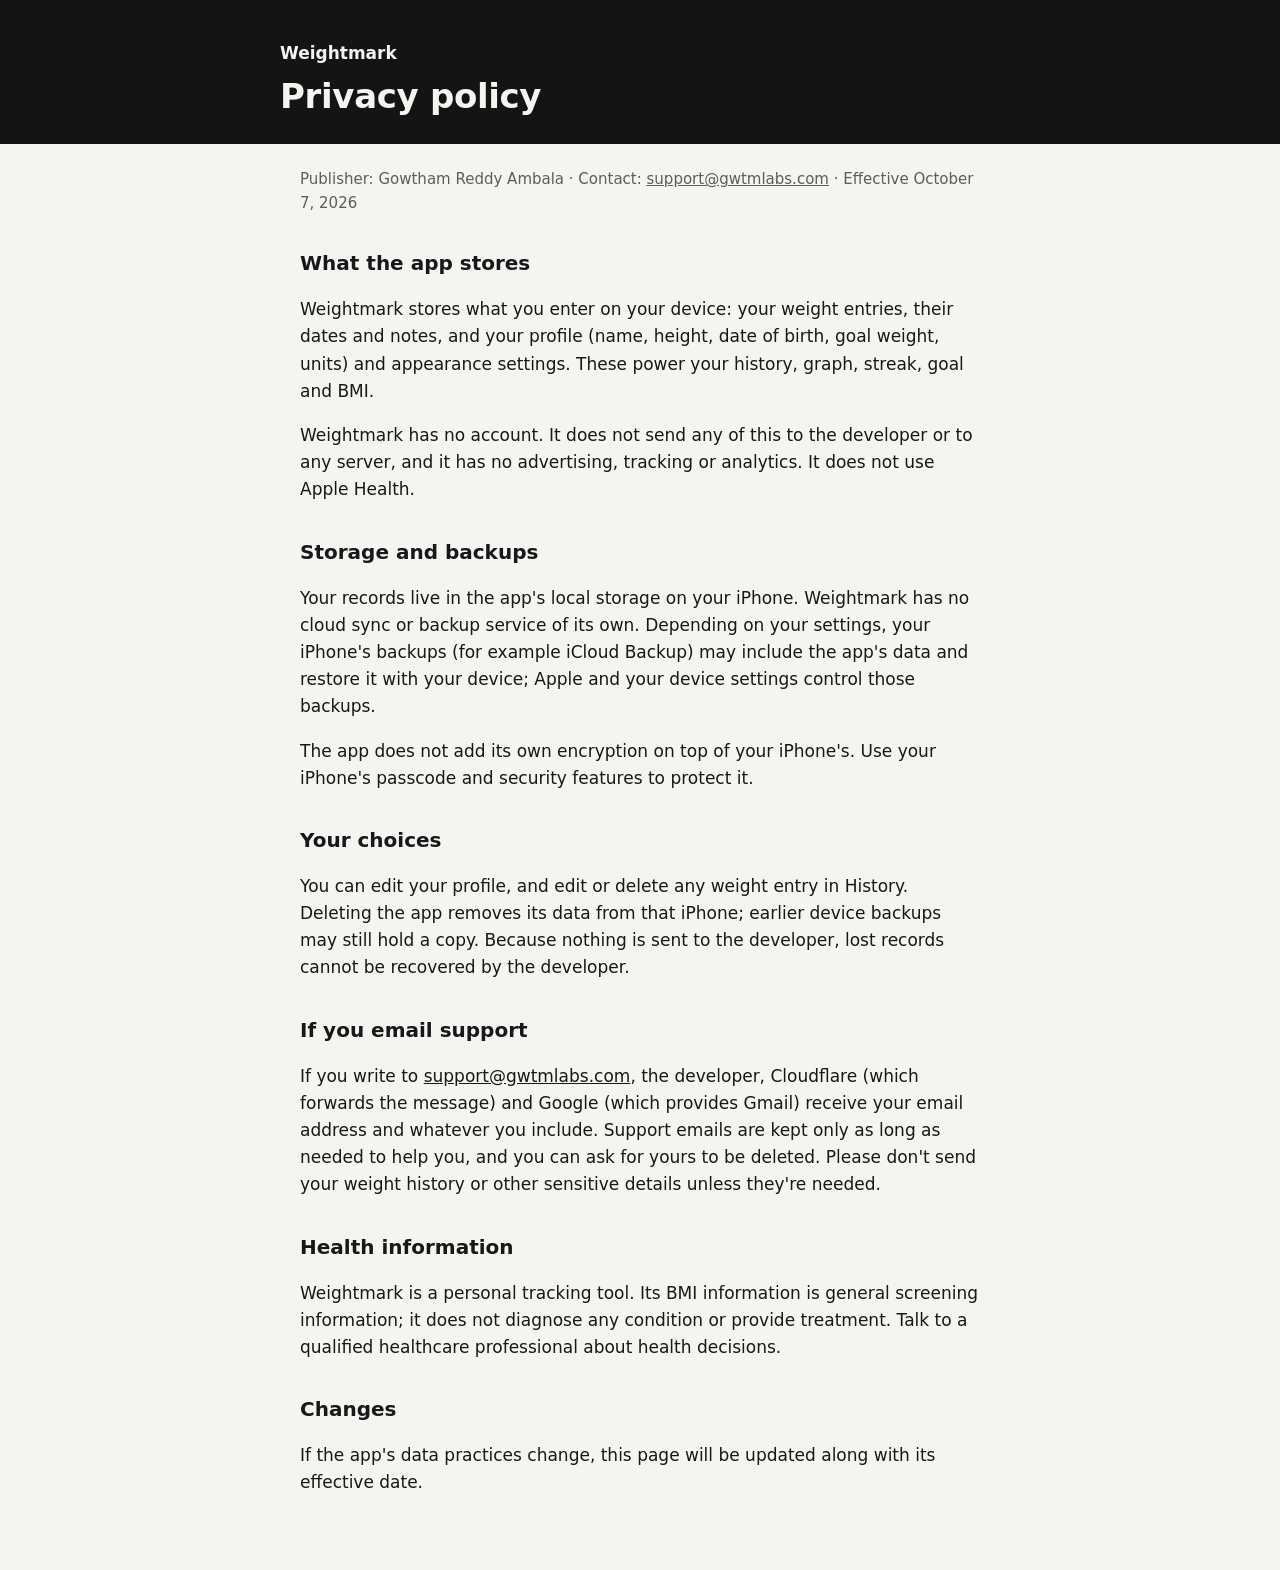
==== privacy/index.html @ 4c3202ac "Contact address is support@gwtmlabs.com" ====
<!doctype html>
<html lang="en">
<head>
<meta charset="utf-8">
<meta name="viewport" content="width=device-width, initial-scale=1">
<title>Privacy policy · Weightmark</title>
<link rel="stylesheet" href="../style.css">
</head>
<body>
<header><div class="wrap"><a href="../">Weightmark</a><h1>Privacy policy</h1></div></header>
<main>
<p class="muted">Publisher: Gowtham Reddy Ambala · Contact: <a href="mailto:support@gwtmlabs.com">support@gwtmlabs.com</a> · Effective October 7, 2026</p>

<h2>What the app stores</h2>
<p>Weightmark stores what you enter on your device: your weight entries, their dates and notes, and your profile (name, height, date of birth, goal weight, units) and appearance settings. These power your history, graph, streak, goal and BMI.</p>
<p>Weightmark has no account. It does not send any of this to the developer or to any server, and it has no advertising, tracking or analytics. It does not use Apple Health.</p>

<h2>Storage and backups</h2>
<p>Your records live in the app's local storage on your iPhone. Weightmark has no cloud sync or backup service of its own. Depending on your settings, your iPhone's backups (for example iCloud Backup) may include the app's data and restore it with your device; Apple and your device settings control those backups.</p>
<p>The app does not add its own encryption on top of your iPhone's. Use your iPhone's passcode and security features to protect it.</p>

<h2>Your choices</h2>
<p>You can edit your profile, and edit or delete any weight entry in History. Deleting the app removes its data from that iPhone; earlier device backups may still hold a copy. Because nothing is sent to the developer, lost records cannot be recovered by the developer.</p>

<h2>If you email support</h2>
<p>If you write to <a href="mailto:support@gwtmlabs.com">support@gwtmlabs.com</a>, the developer, Cloudflare (which forwards the message) and Google (which provides Gmail) receive your email address and whatever you include. Support emails are kept only as long as needed to help you, and you can ask for yours to be deleted. Please don't send your weight history or other sensitive details unless they're needed.</p>

<h2>Health information</h2>
<p>Weightmark is a personal tracking tool. Its BMI information is general screening information; it does not diagnose any condition or provide treatment. Talk to a qualified healthcare professional about health decisions.</p>

<h2>Changes</h2>
<p>If the app's data practices change, this page will be updated along with its effective date.</p>
</main>
</body>
</html>
---- style.css ----
:root { --bg: #f4f4f1; --surface: #ffffff; --text: #18181a; --muted: #5d5d59; --line: rgba(0,0,0,.08); color-scheme: light dark; }
@media (prefers-color-scheme: dark) { :root { --bg: #0f0f10; --surface: #1c1c1e; --text: #f2f2f0; --muted: #a1a1a6; --line: rgba(255,255,255,.08); } }
* { box-sizing: border-box; }
body { margin: 0; background: var(--bg); color: var(--text); font: 17px/1.6 -apple-system, BlinkMacSystemFont, "Segoe UI", system-ui, sans-serif; }
header { background: #141414; color: #f4f4f1; padding: 40px 20px 28px; }
header .wrap, main { max-width: 720px; margin: 0 auto; }
header a { color: inherit; text-decoration: none; font-weight: 700; }
h1 { margin: 10px 0 0; font-size: 34px; line-height: 1.15; letter-spacing: -0.01em; }
main { padding: 8px 20px 56px; }
h2 { margin: 32px 0 6px; font-size: 20px; }
p, li { color: var(--text); }
.muted { color: var(--muted); font-size: 15px; }
a { color: inherit; }
nav { display: flex; gap: 2px; margin-top: 24px; }
nav a { flex: 1; padding: 16px 20px; background: var(--surface); text-decoration: none; font-weight: 700; }
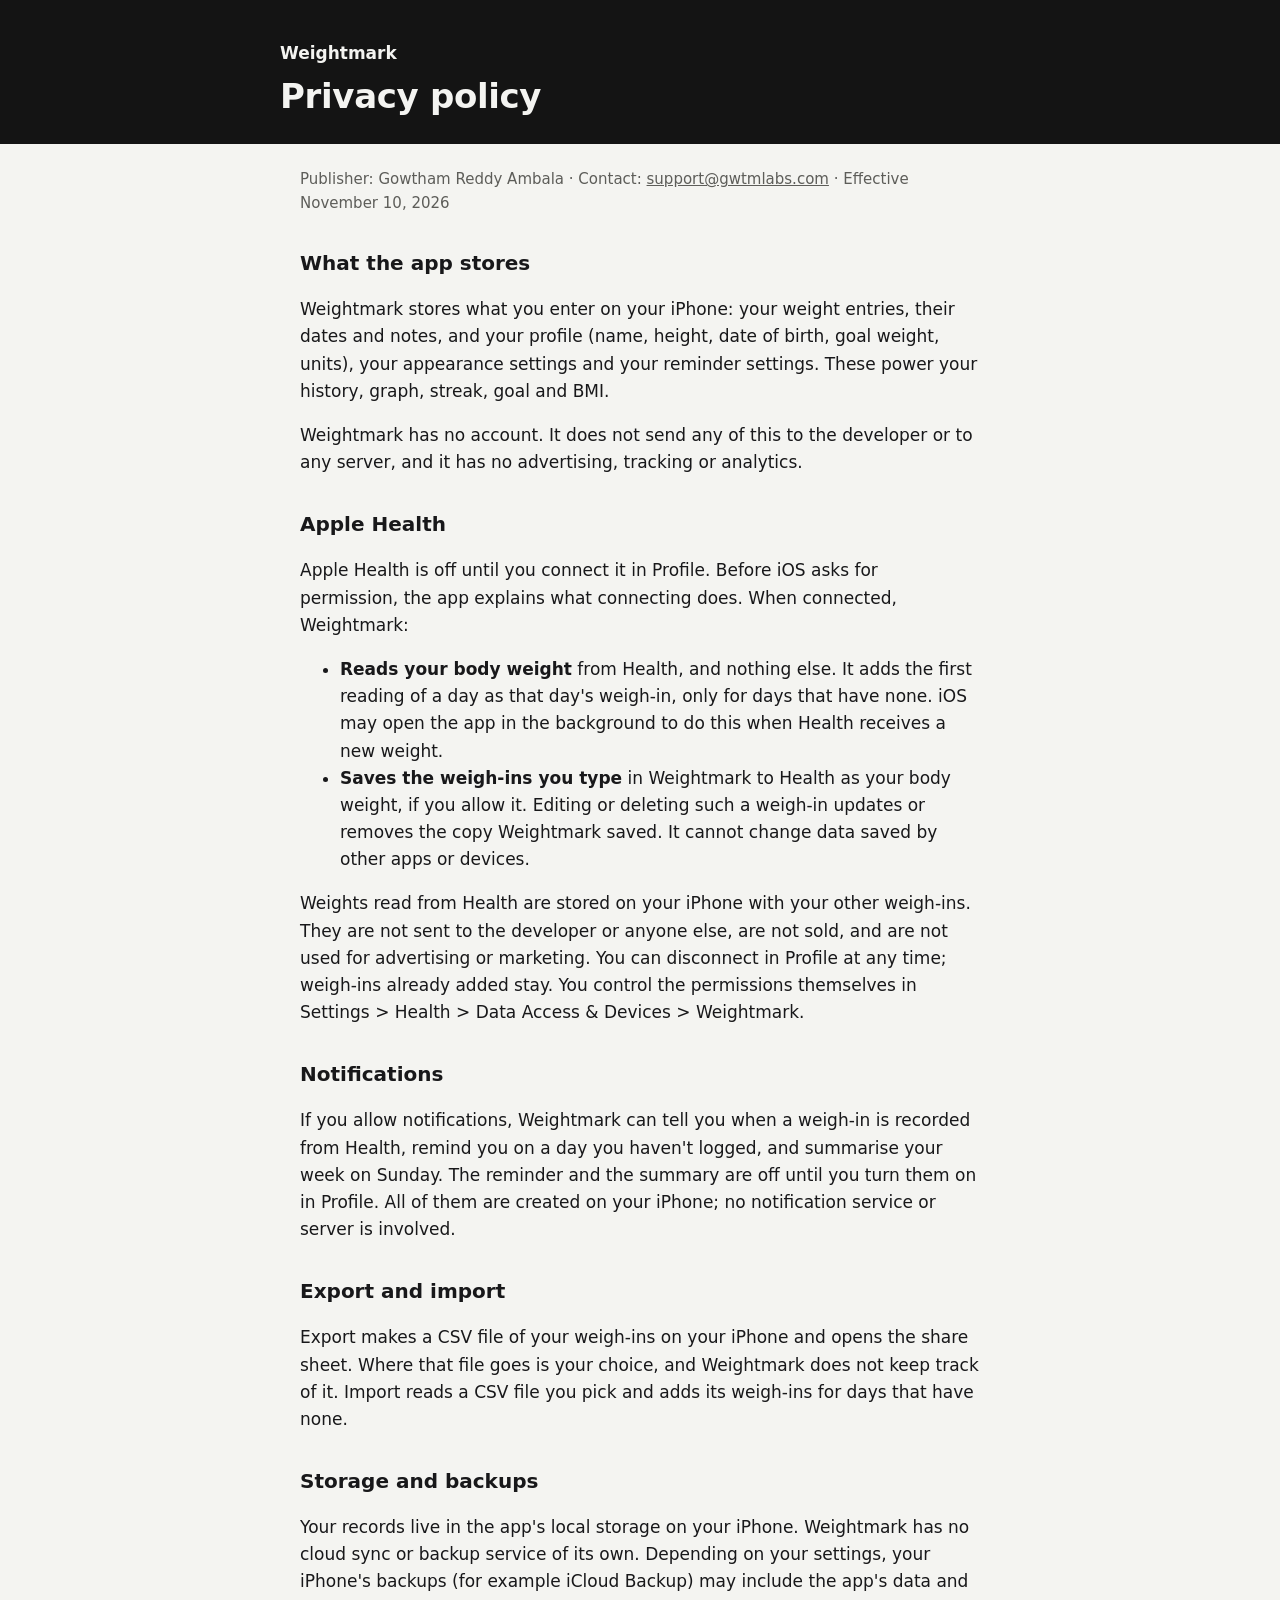
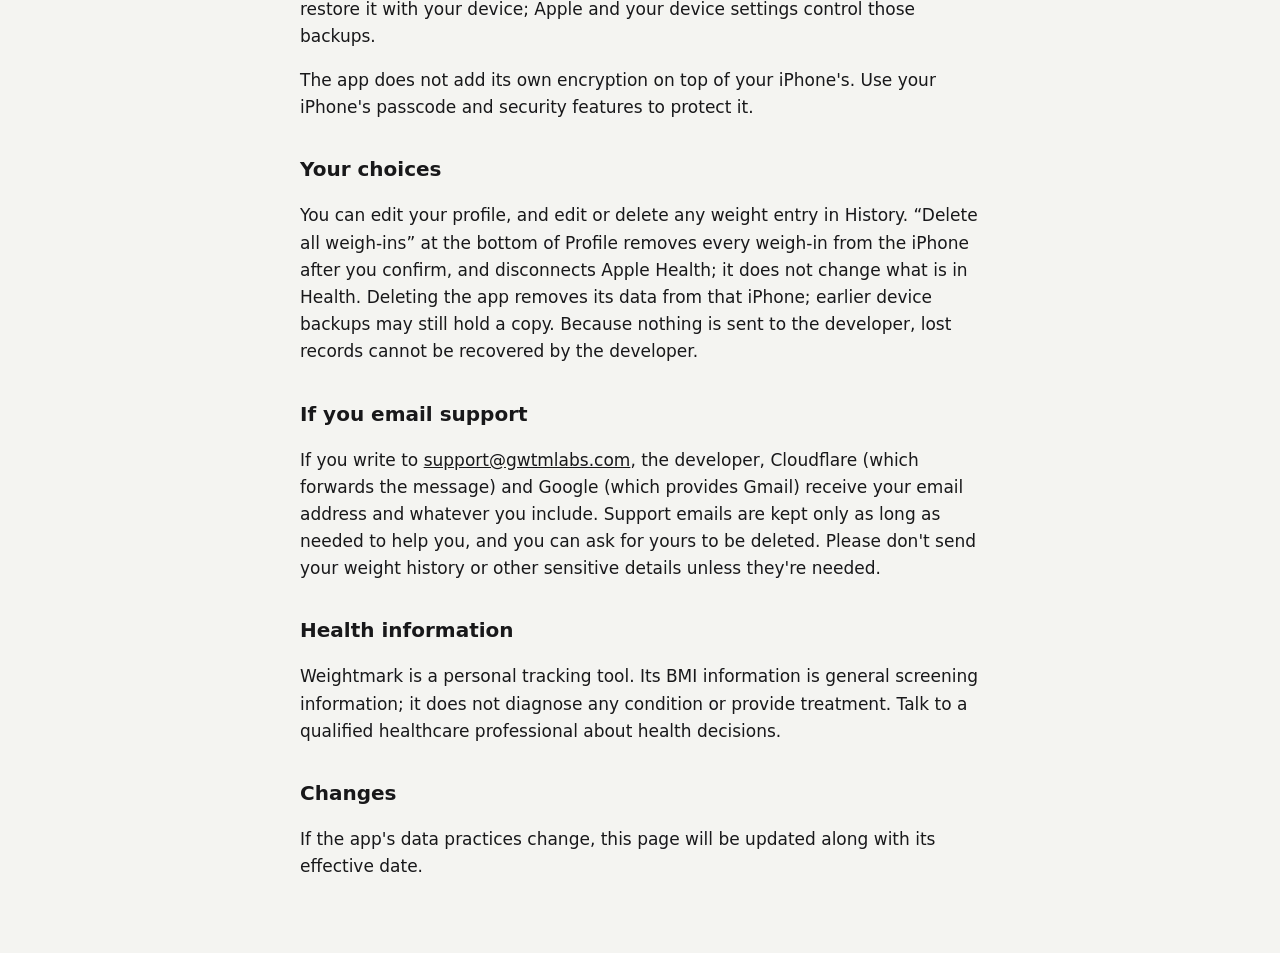
==== commit 8bfa4541: "Privacy policy and support for 1.1: Apple Health, notifications, export and import, delete all" ====
--- a/privacy/index.html
+++ b/privacy/index.html
@@ -9,18 +9,32 @@
 <body>
 <header><div class="wrap"><a href="../">Weightmark</a><h1>Privacy policy</h1></div></header>
 <main>
-<p class="muted">Publisher: Gowtham Reddy Ambala · Contact: <a href="mailto:support@gwtmlabs.com">support@gwtmlabs.com</a> · Effective October 7, 2026</p>
+<p class="muted">Publisher: Gowtham Reddy Ambala · Contact: <a href="mailto:support@gwtmlabs.com">support@gwtmlabs.com</a> · Effective November 10, 2026</p>
 
 <h2>What the app stores</h2>
-<p>Weightmark stores what you enter on your device: your weight entries, their dates and notes, and your profile (name, height, date of birth, goal weight, units) and appearance settings. These power your history, graph, streak, goal and BMI.</p>
-<p>Weightmark has no account. It does not send any of this to the developer or to any server, and it has no advertising, tracking or analytics. It does not use Apple Health.</p>
+<p>Weightmark stores what you enter on your iPhone: your weight entries, their dates and notes, and your profile (name, height, date of birth, goal weight, units), your appearance settings and your reminder settings. These power your history, graph, streak, goal and BMI.</p>
+<p>Weightmark has no account. It does not send any of this to the developer or to any server, and it has no advertising, tracking or analytics.</p>
+
+<h2>Apple Health</h2>
+<p>Apple Health is off until you connect it in Profile. Before iOS asks for permission, the app explains what connecting does. When connected, Weightmark:</p>
+<ul>
+<li><strong>Reads your body weight</strong> from Health, and nothing else. It adds the first reading of a day as that day's weigh-in, only for days that have none. iOS may open the app in the background to do this when Health receives a new weight.</li>
+<li><strong>Saves the weigh-ins you type</strong> in Weightmark to Health as your body weight, if you allow it. Editing or deleting such a weigh-in updates or removes the copy Weightmark saved. It cannot change data saved by other apps or devices.</li>
+</ul>
+<p>Weights read from Health are stored on your iPhone with your other weigh-ins. They are not sent to the developer or anyone else, are not sold, and are not used for advertising or marketing. You can disconnect in Profile at any time; weigh-ins already added stay. You control the permissions themselves in Settings &gt; Health &gt; Data Access &amp; Devices &gt; Weightmark.</p>
+
+<h2>Notifications</h2>
+<p>If you allow notifications, Weightmark can tell you when a weigh-in is recorded from Health, remind you on a day you haven't logged, and summarise your week on Sunday. The reminder and the summary are off until you turn them on in Profile. All of them are created on your iPhone; no notification service or server is involved.</p>
+
+<h2>Export and import</h2>
+<p>Export makes a CSV file of your weigh-ins on your iPhone and opens the share sheet. Where that file goes is your choice, and Weightmark does not keep track of it. Import reads a CSV file you pick and adds its weigh-ins for days that have none.</p>
 
 <h2>Storage and backups</h2>
 <p>Your records live in the app's local storage on your iPhone. Weightmark has no cloud sync or backup service of its own. Depending on your settings, your iPhone's backups (for example iCloud Backup) may include the app's data and restore it with your device; Apple and your device settings control those backups.</p>
 <p>The app does not add its own encryption on top of your iPhone's. Use your iPhone's passcode and security features to protect it.</p>
 
 <h2>Your choices</h2>
-<p>You can edit your profile, and edit or delete any weight entry in History. Deleting the app removes its data from that iPhone; earlier device backups may still hold a copy. Because nothing is sent to the developer, lost records cannot be recovered by the developer.</p>
+<p>You can edit your profile, and edit or delete any weight entry in History. “Delete all weigh-ins” at the bottom of Profile removes every weigh-in from the iPhone after you confirm, and disconnects Apple Health; it does not change what is in Health. Deleting the app removes its data from that iPhone; earlier device backups may still hold a copy. Because nothing is sent to the developer, lost records cannot be recovered by the developer.</p>
 
 <h2>If you email support</h2>
 <p>If you write to <a href="mailto:support@gwtmlabs.com">support@gwtmlabs.com</a>, the developer, Cloudflare (which forwards the message) and Google (which provides Gmail) receive your email address and whatever you include. Support emails are kept only as long as needed to help you, and you can ask for yours to be deleted. Please don't send your weight history or other sensitive details unless they're needed.</p>
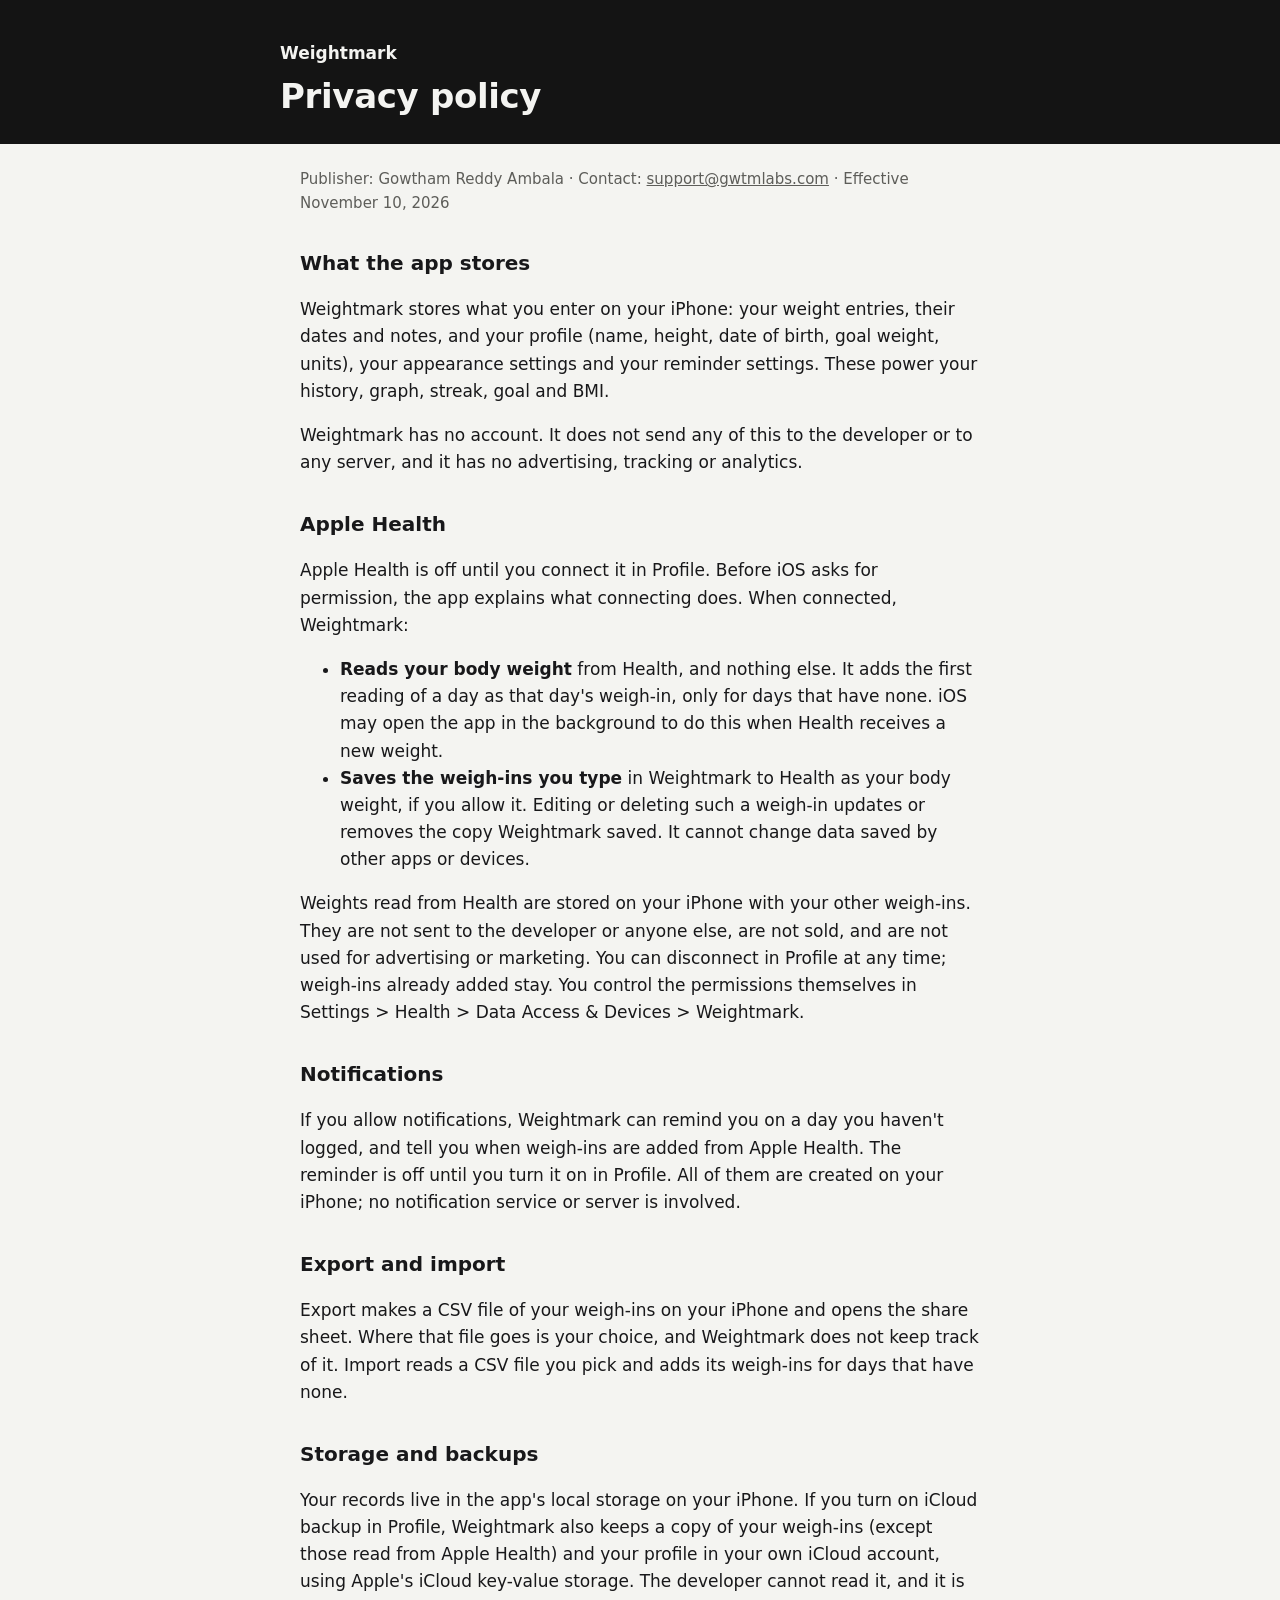
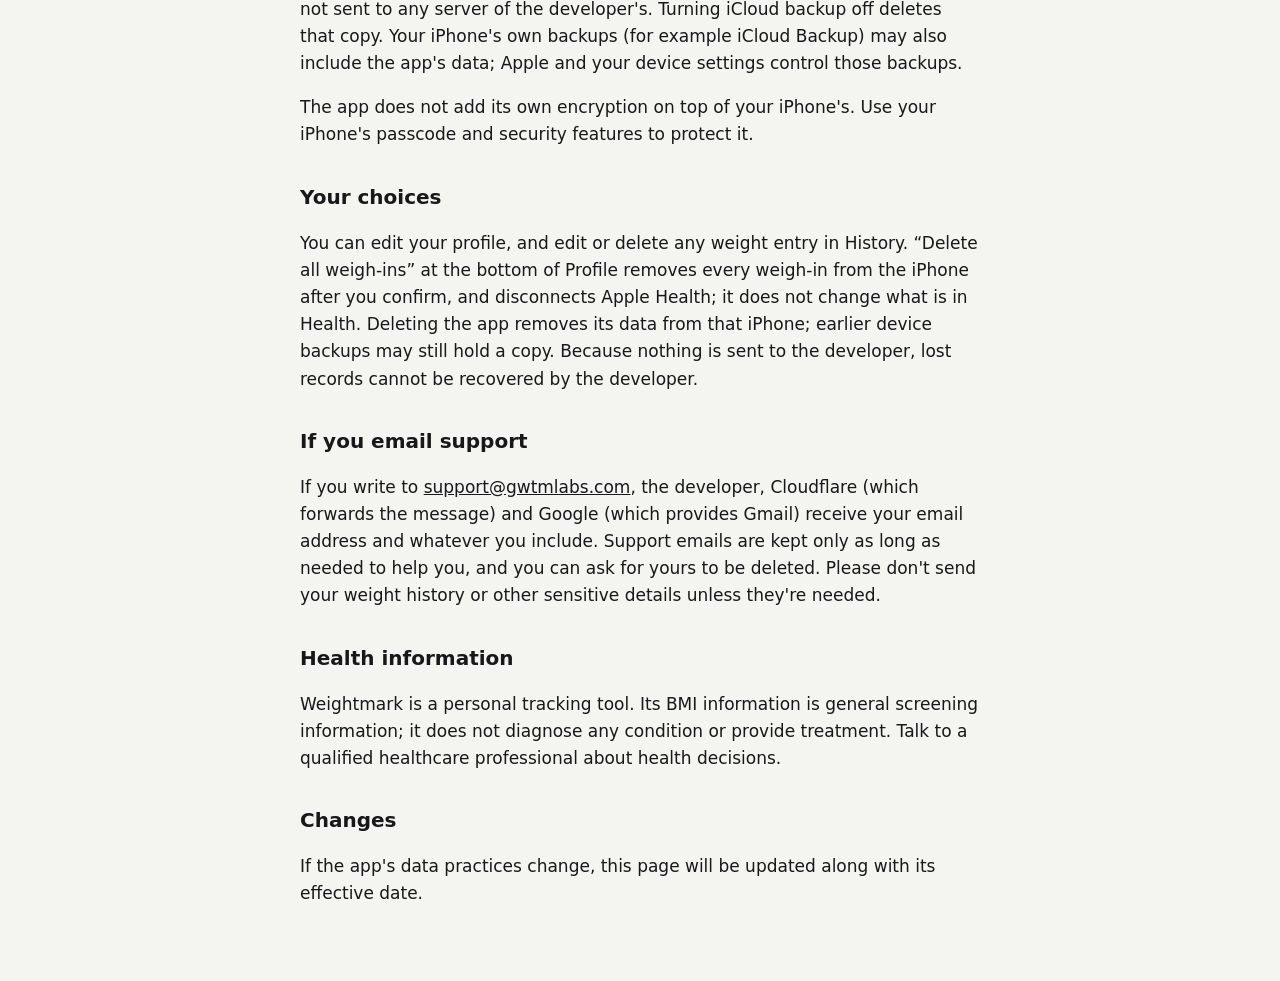
==== commit 24c74234: "Privacy and support: drop the Sunday summary; Health notice" ====
--- a/privacy/index.html
+++ b/privacy/index.html
@@ -24,13 +24,13 @@
 <p>Weights read from Health are stored on your iPhone with your other weigh-ins. They are not sent to the developer or anyone else, are not sold, and are not used for advertising or marketing. You can disconnect in Profile at any time; weigh-ins already added stay. You control the permissions themselves in Settings &gt; Health &gt; Data Access &amp; Devices &gt; Weightmark.</p>
 
 <h2>Notifications</h2>
-<p>If you allow notifications, Weightmark can tell you when a weigh-in is recorded from Health, remind you on a day you haven't logged, and summarise your week on Sunday. The reminder and the summary are off until you turn them on in Profile. All of them are created on your iPhone; no notification service or server is involved.</p>
+<p>If you allow notifications, Weightmark can remind you on a day you haven't logged, and tell you when weigh-ins are added from Apple Health. The reminder is off until you turn it on in Profile. All of them are created on your iPhone; no notification service or server is involved.</p>
 
 <h2>Export and import</h2>
 <p>Export makes a CSV file of your weigh-ins on your iPhone and opens the share sheet. Where that file goes is your choice, and Weightmark does not keep track of it. Import reads a CSV file you pick and adds its weigh-ins for days that have none.</p>
 
 <h2>Storage and backups</h2>
-<p>Your records live in the app's local storage on your iPhone. Weightmark has no cloud sync or backup service of its own. Depending on your settings, your iPhone's backups (for example iCloud Backup) may include the app's data and restore it with your device; Apple and your device settings control those backups.</p>
+<p>Your records live in the app's local storage on your iPhone. If you turn on iCloud backup in Profile, Weightmark also keeps a copy of your weigh-ins (except those read from Apple Health) and your profile in your own iCloud account, using Apple's iCloud key-value storage. The developer cannot read it, and it is not sent to any server of the developer's. Turning iCloud backup off deletes that copy. Your iPhone's own backups (for example iCloud Backup) may also include the app's data; Apple and your device settings control those backups.</p>
 <p>The app does not add its own encryption on top of your iPhone's. Use your iPhone's passcode and security features to protect it.</p>
 
 <h2>Your choices</h2>
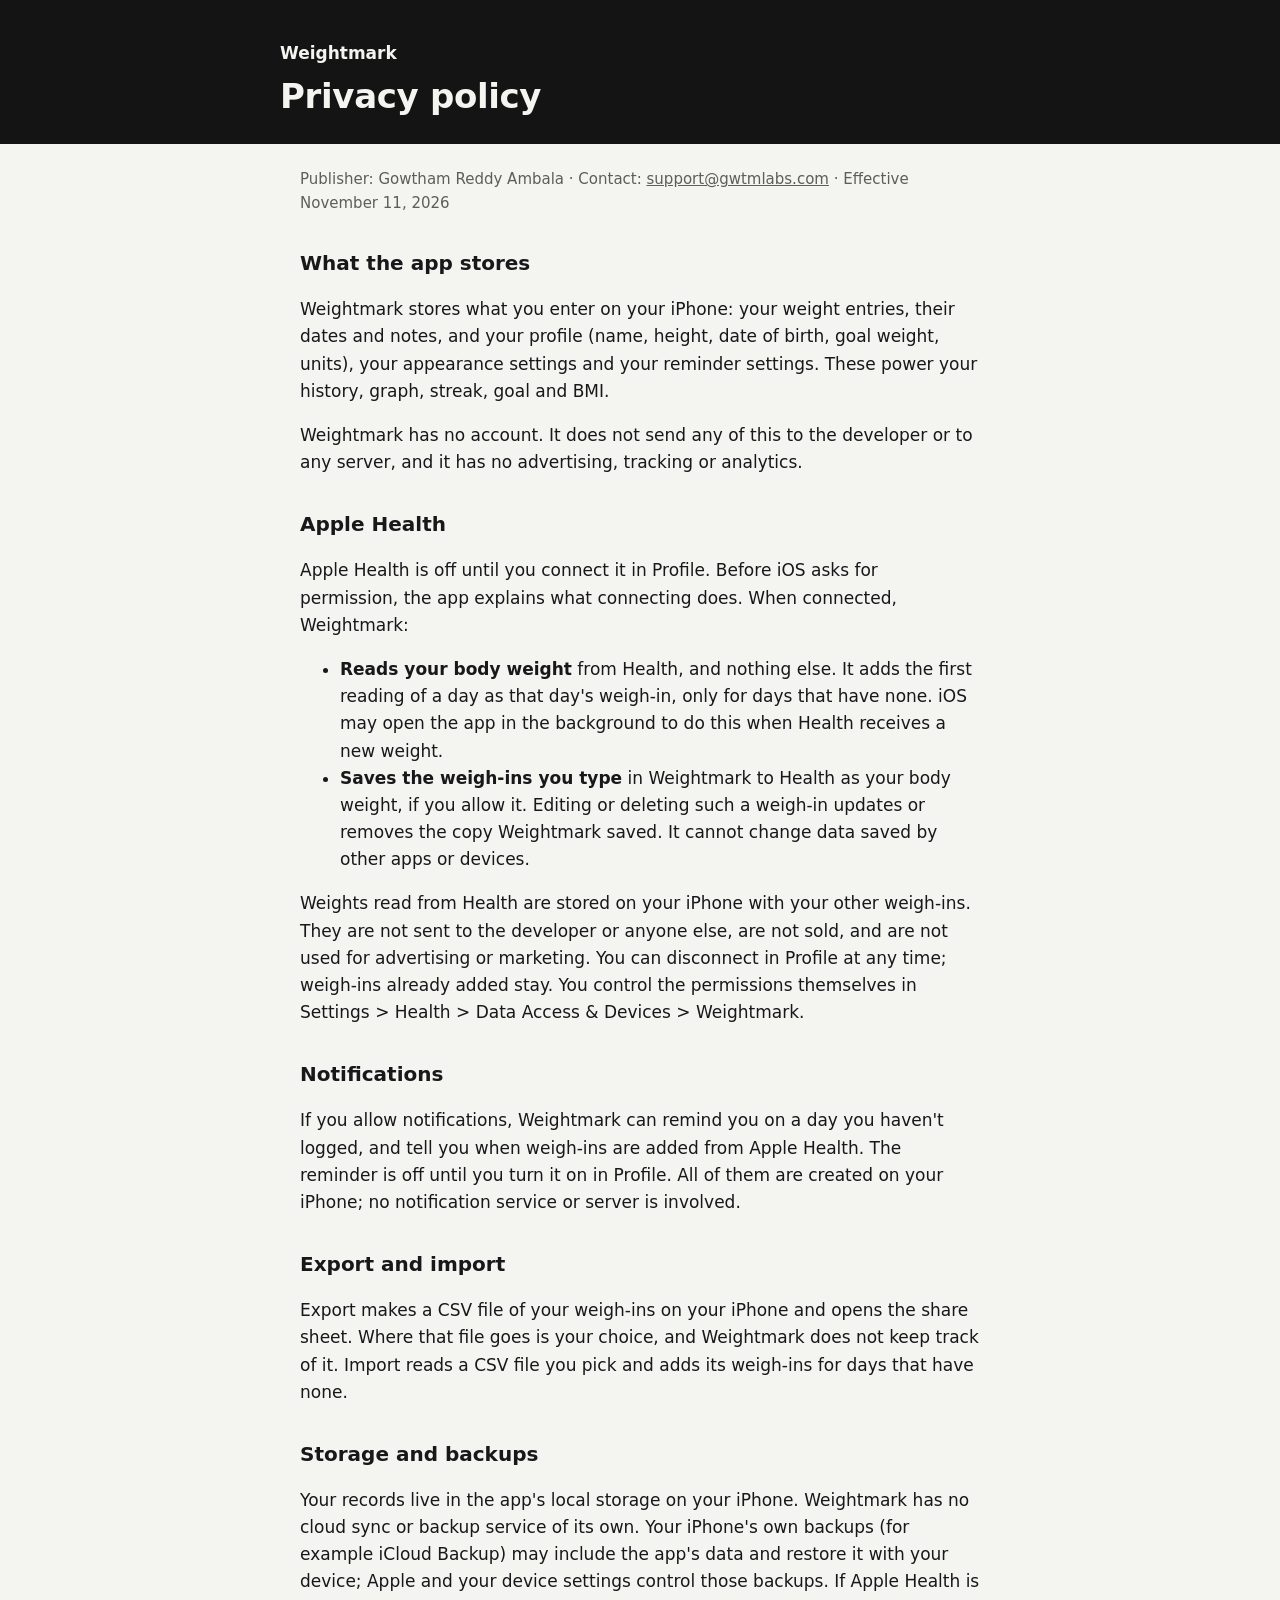
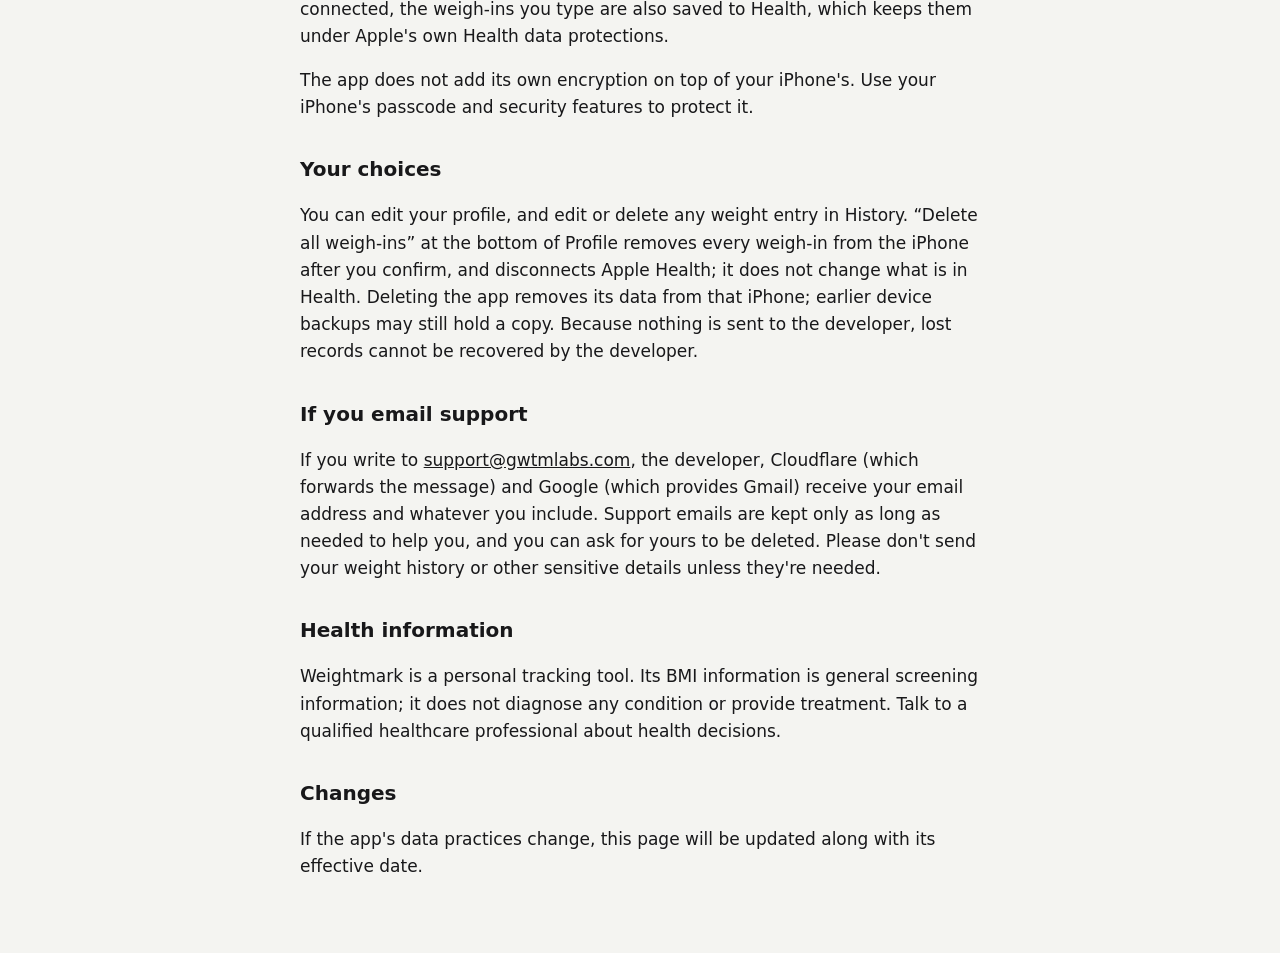
==== commit 9451da62: "Privacy: no iCloud backup; backups are the iPhone's own and Apple Health" ====
--- a/privacy/index.html
+++ b/privacy/index.html
@@ -9,7 +9,7 @@
 <body>
 <header><div class="wrap"><a href="../">Weightmark</a><h1>Privacy policy</h1></div></header>
 <main>
-<p class="muted">Publisher: Gowtham Reddy Ambala · Contact: <a href="mailto:support@gwtmlabs.com">support@gwtmlabs.com</a> · Effective November 10, 2026</p>
+<p class="muted">Publisher: Gowtham Reddy Ambala · Contact: <a href="mailto:support@gwtmlabs.com">support@gwtmlabs.com</a> · Effective November 11, 2026</p>
 
 <h2>What the app stores</h2>
 <p>Weightmark stores what you enter on your iPhone: your weight entries, their dates and notes, and your profile (name, height, date of birth, goal weight, units), your appearance settings and your reminder settings. These power your history, graph, streak, goal and BMI.</p>
@@ -30,7 +30,7 @@
 <p>Export makes a CSV file of your weigh-ins on your iPhone and opens the share sheet. Where that file goes is your choice, and Weightmark does not keep track of it. Import reads a CSV file you pick and adds its weigh-ins for days that have none.</p>
 
 <h2>Storage and backups</h2>
-<p>Your records live in the app's local storage on your iPhone. If you turn on iCloud backup in Profile, Weightmark also keeps a copy of your weigh-ins (except those read from Apple Health) and your profile in your own iCloud account, using Apple's iCloud key-value storage. The developer cannot read it, and it is not sent to any server of the developer's. Turning iCloud backup off deletes that copy. Your iPhone's own backups (for example iCloud Backup) may also include the app's data; Apple and your device settings control those backups.</p>
+<p>Your records live in the app's local storage on your iPhone. Weightmark has no cloud sync or backup service of its own. Your iPhone's own backups (for example iCloud Backup) may include the app's data and restore it with your device; Apple and your device settings control those backups. If Apple Health is connected, the weigh-ins you type are also saved to Health, which keeps them under Apple's own Health data protections.</p>
 <p>The app does not add its own encryption on top of your iPhone's. Use your iPhone's passcode and security features to protect it.</p>
 
 <h2>Your choices</h2>
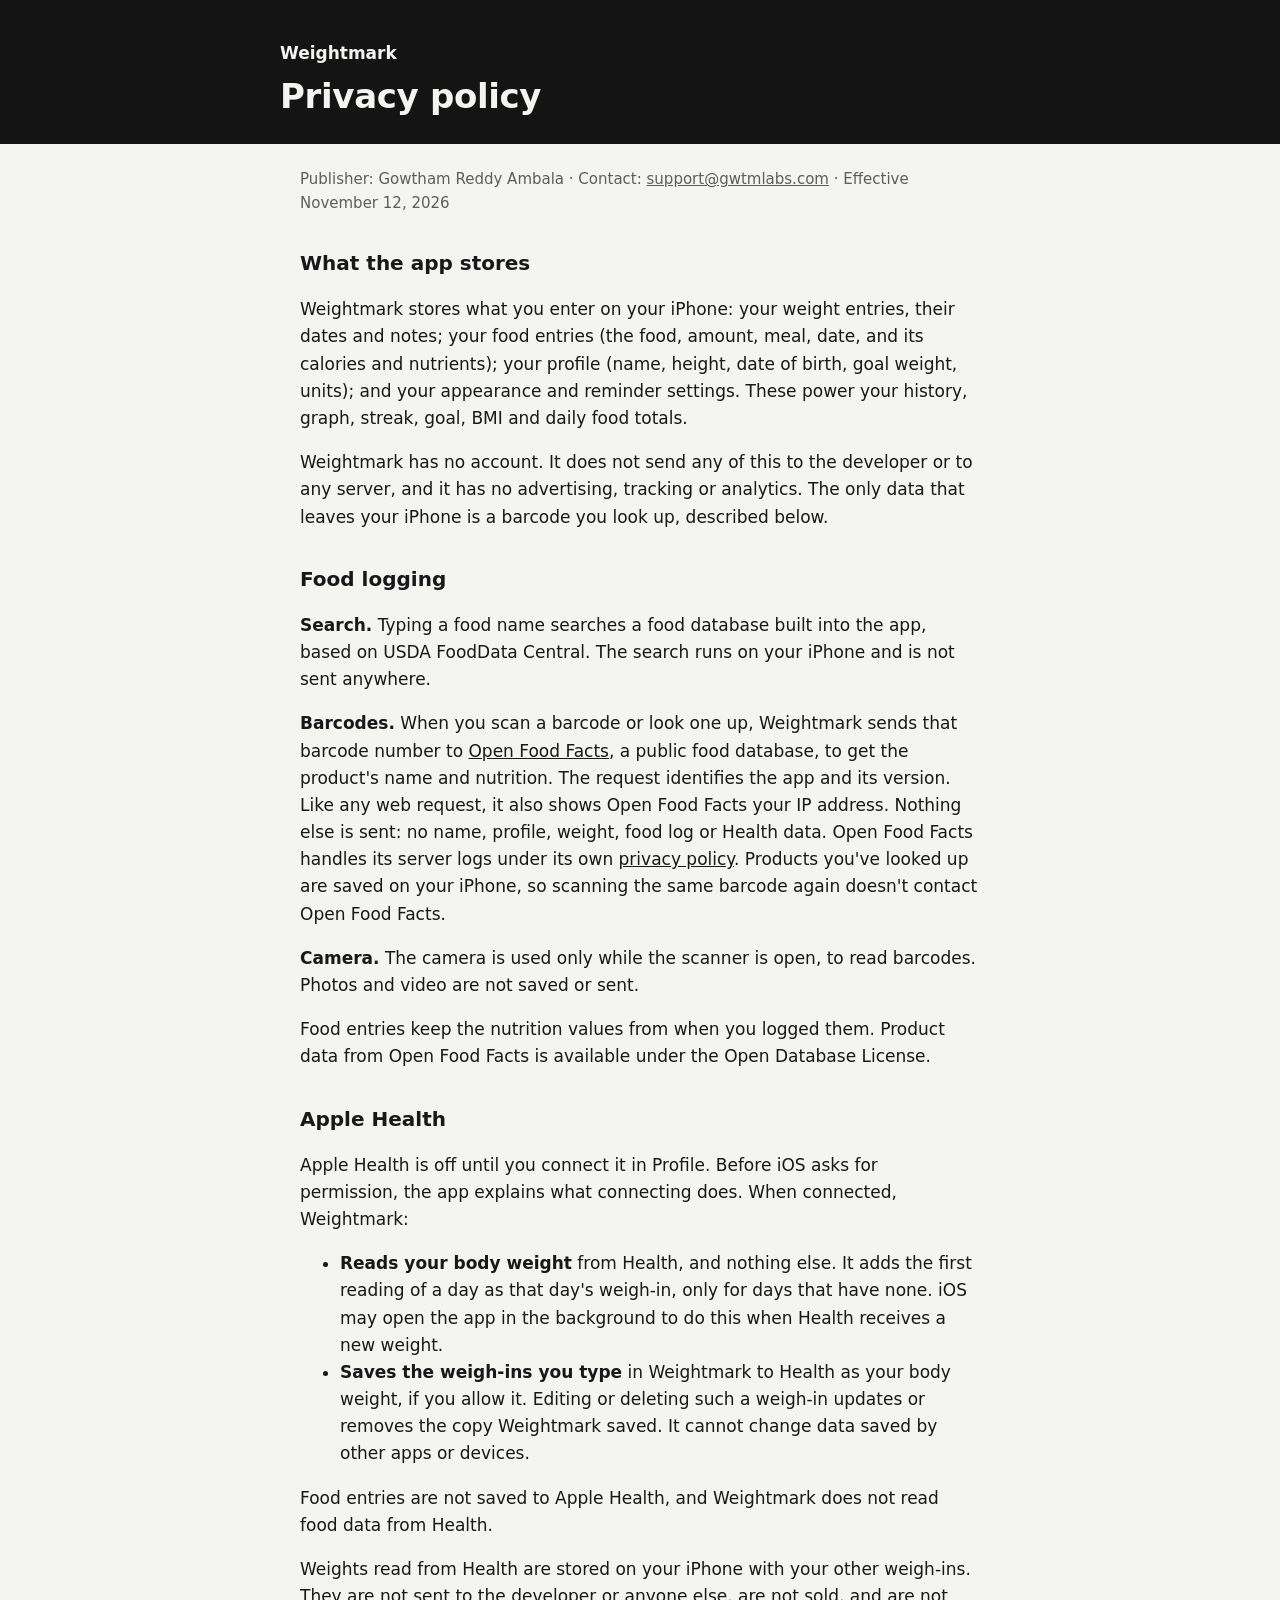
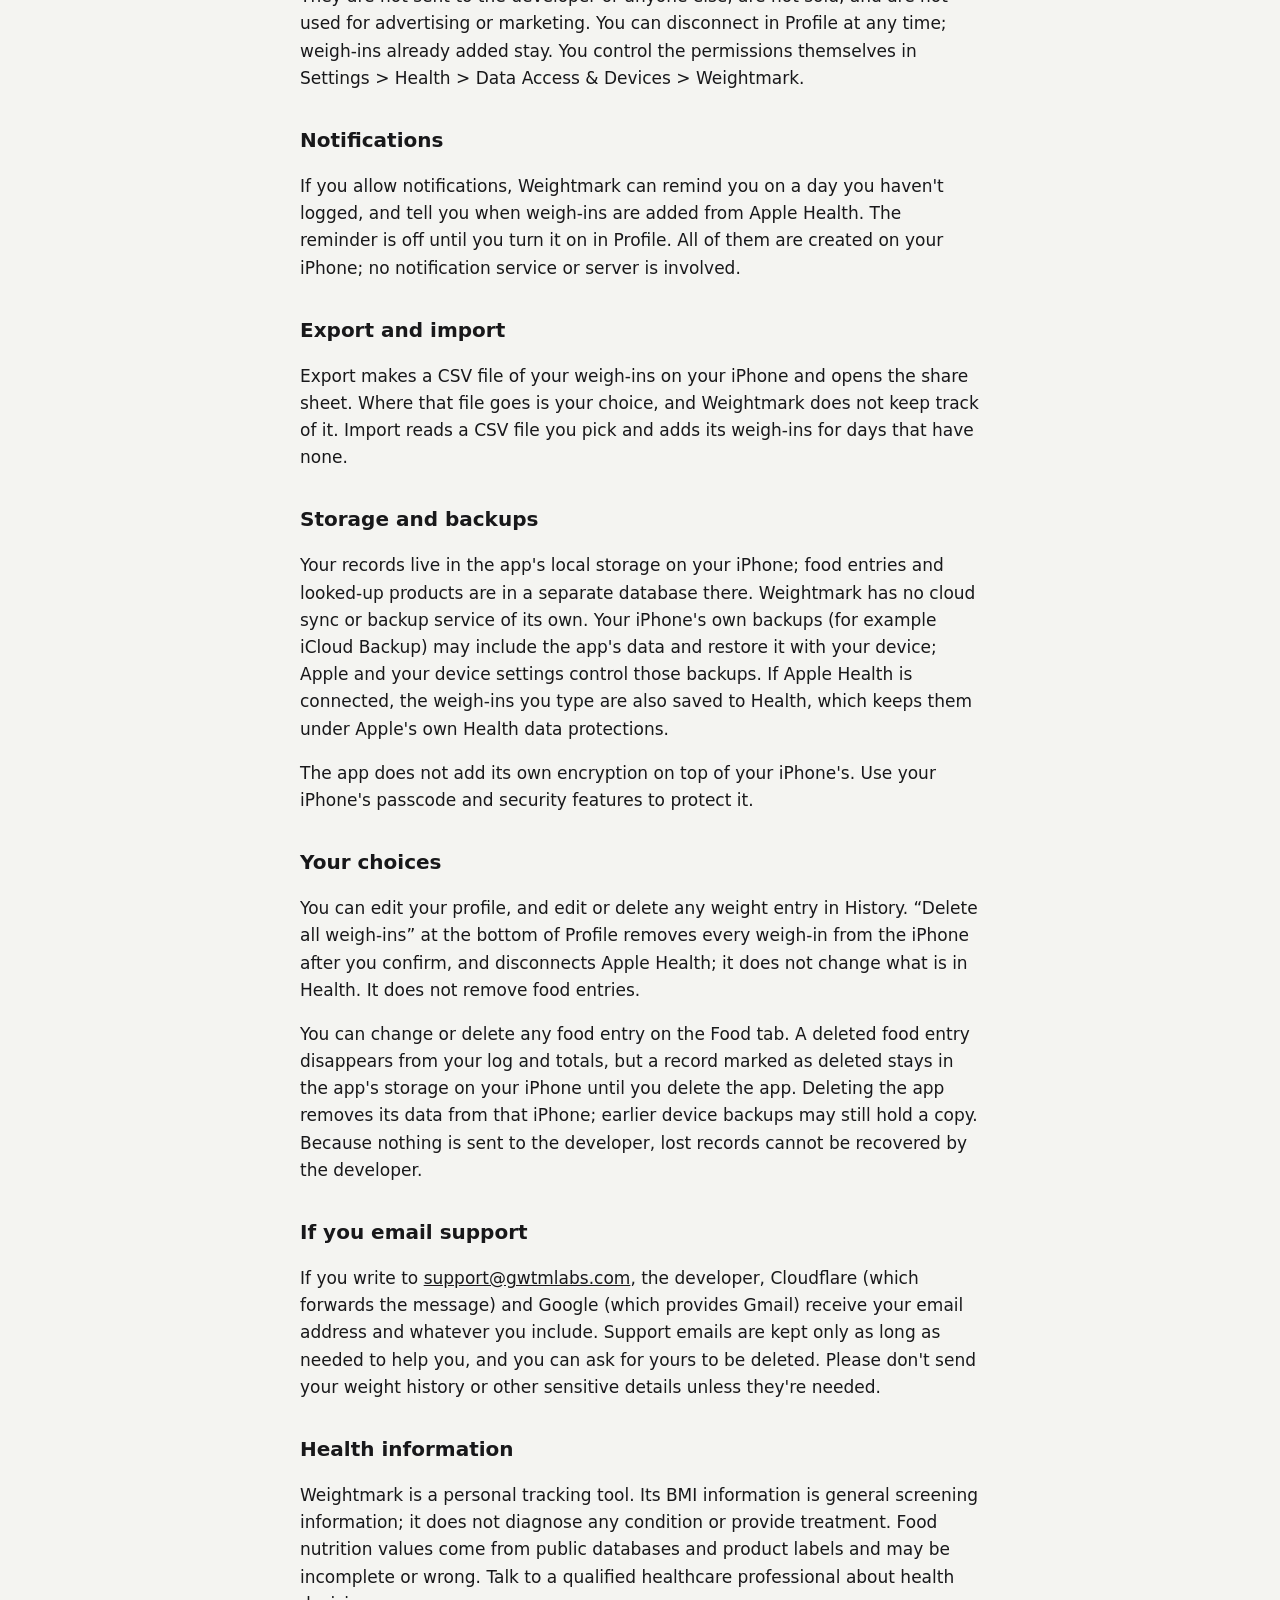
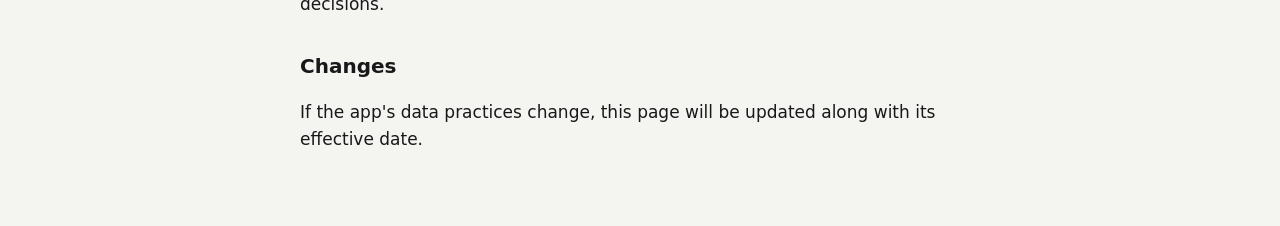
==== commit 2901966f: "Privacy and support: food logging, barcode lookups through Open Food Facts, camera" ====
--- a/privacy/index.html
+++ b/privacy/index.html
@@ -9,11 +9,17 @@
 <body>
 <header><div class="wrap"><a href="../">Weightmark</a><h1>Privacy policy</h1></div></header>
 <main>
-<p class="muted">Publisher: Gowtham Reddy Ambala · Contact: <a href="mailto:support@gwtmlabs.com">support@gwtmlabs.com</a> · Effective November 11, 2026</p>
+<p class="muted">Publisher: Gowtham Reddy Ambala · Contact: <a href="mailto:support@gwtmlabs.com">support@gwtmlabs.com</a> · Effective November 12, 2026</p>
 
 <h2>What the app stores</h2>
-<p>Weightmark stores what you enter on your iPhone: your weight entries, their dates and notes, and your profile (name, height, date of birth, goal weight, units), your appearance settings and your reminder settings. These power your history, graph, streak, goal and BMI.</p>
-<p>Weightmark has no account. It does not send any of this to the developer or to any server, and it has no advertising, tracking or analytics.</p>
+<p>Weightmark stores what you enter on your iPhone: your weight entries, their dates and notes; your food entries (the food, amount, meal, date, and its calories and nutrients); your profile (name, height, date of birth, goal weight, units); and your appearance and reminder settings. These power your history, graph, streak, goal, BMI and daily food totals.</p>
+<p>Weightmark has no account. It does not send any of this to the developer or to any server, and it has no advertising, tracking or analytics. The only data that leaves your iPhone is a barcode you look up, described below.</p>
+
+<h2>Food logging</h2>
+<p><strong>Search.</strong> Typing a food name searches a food database built into the app, based on USDA FoodData Central. The search runs on your iPhone and is not sent anywhere.</p>
+<p><strong>Barcodes.</strong> When you scan a barcode or look one up, Weightmark sends that barcode number to <a href="https://world.openfoodfacts.org/">Open Food Facts</a>, a public food database, to get the product's name and nutrition. The request identifies the app and its version. Like any web request, it also shows Open Food Facts your IP address. Nothing else is sent: no name, profile, weight, food log or Health data. Open Food Facts handles its server logs under its own <a href="https://world.openfoodfacts.org/privacy">privacy policy</a>. Products you've looked up are saved on your iPhone, so scanning the same barcode again doesn't contact Open Food Facts.</p>
+<p><strong>Camera.</strong> The camera is used only while the scanner is open, to read barcodes. Photos and video are not saved or sent.</p>
+<p>Food entries keep the nutrition values from when you logged them. Product data from Open Food Facts is available under the Open Database License.</p>
 
 <h2>Apple Health</h2>
 <p>Apple Health is off until you connect it in Profile. Before iOS asks for permission, the app explains what connecting does. When connected, Weightmark:</p>
@@ -21,6 +27,7 @@
 <li><strong>Reads your body weight</strong> from Health, and nothing else. It adds the first reading of a day as that day's weigh-in, only for days that have none. iOS may open the app in the background to do this when Health receives a new weight.</li>
 <li><strong>Saves the weigh-ins you type</strong> in Weightmark to Health as your body weight, if you allow it. Editing or deleting such a weigh-in updates or removes the copy Weightmark saved. It cannot change data saved by other apps or devices.</li>
 </ul>
+<p>Food entries are not saved to Apple Health, and Weightmark does not read food data from Health.</p>
 <p>Weights read from Health are stored on your iPhone with your other weigh-ins. They are not sent to the developer or anyone else, are not sold, and are not used for advertising or marketing. You can disconnect in Profile at any time; weigh-ins already added stay. You control the permissions themselves in Settings &gt; Health &gt; Data Access &amp; Devices &gt; Weightmark.</p>
 
 <h2>Notifications</h2>
@@ -30,17 +37,18 @@
 <p>Export makes a CSV file of your weigh-ins on your iPhone and opens the share sheet. Where that file goes is your choice, and Weightmark does not keep track of it. Import reads a CSV file you pick and adds its weigh-ins for days that have none.</p>
 
 <h2>Storage and backups</h2>
-<p>Your records live in the app's local storage on your iPhone. Weightmark has no cloud sync or backup service of its own. Your iPhone's own backups (for example iCloud Backup) may include the app's data and restore it with your device; Apple and your device settings control those backups. If Apple Health is connected, the weigh-ins you type are also saved to Health, which keeps them under Apple's own Health data protections.</p>
+<p>Your records live in the app's local storage on your iPhone; food entries and looked-up products are in a separate database there. Weightmark has no cloud sync or backup service of its own. Your iPhone's own backups (for example iCloud Backup) may include the app's data and restore it with your device; Apple and your device settings control those backups. If Apple Health is connected, the weigh-ins you type are also saved to Health, which keeps them under Apple's own Health data protections.</p>
 <p>The app does not add its own encryption on top of your iPhone's. Use your iPhone's passcode and security features to protect it.</p>
 
 <h2>Your choices</h2>
-<p>You can edit your profile, and edit or delete any weight entry in History. “Delete all weigh-ins” at the bottom of Profile removes every weigh-in from the iPhone after you confirm, and disconnects Apple Health; it does not change what is in Health. Deleting the app removes its data from that iPhone; earlier device backups may still hold a copy. Because nothing is sent to the developer, lost records cannot be recovered by the developer.</p>
+<p>You can edit your profile, and edit or delete any weight entry in History. “Delete all weigh-ins” at the bottom of Profile removes every weigh-in from the iPhone after you confirm, and disconnects Apple Health; it does not change what is in Health. It does not remove food entries.</p>
+<p>You can change or delete any food entry on the Food tab. A deleted food entry disappears from your log and totals, but a record marked as deleted stays in the app's storage on your iPhone until you delete the app. Deleting the app removes its data from that iPhone; earlier device backups may still hold a copy. Because nothing is sent to the developer, lost records cannot be recovered by the developer.</p>
 
 <h2>If you email support</h2>
 <p>If you write to <a href="mailto:support@gwtmlabs.com">support@gwtmlabs.com</a>, the developer, Cloudflare (which forwards the message) and Google (which provides Gmail) receive your email address and whatever you include. Support emails are kept only as long as needed to help you, and you can ask for yours to be deleted. Please don't send your weight history or other sensitive details unless they're needed.</p>
 
 <h2>Health information</h2>
-<p>Weightmark is a personal tracking tool. Its BMI information is general screening information; it does not diagnose any condition or provide treatment. Talk to a qualified healthcare professional about health decisions.</p>
+<p>Weightmark is a personal tracking tool. Its BMI information is general screening information; it does not diagnose any condition or provide treatment. Food nutrition values come from public databases and product labels and may be incomplete or wrong. Talk to a qualified healthcare professional about health decisions.</p>
 
 <h2>Changes</h2>
 <p>If the app's data practices change, this page will be updated along with its effective date.</p>
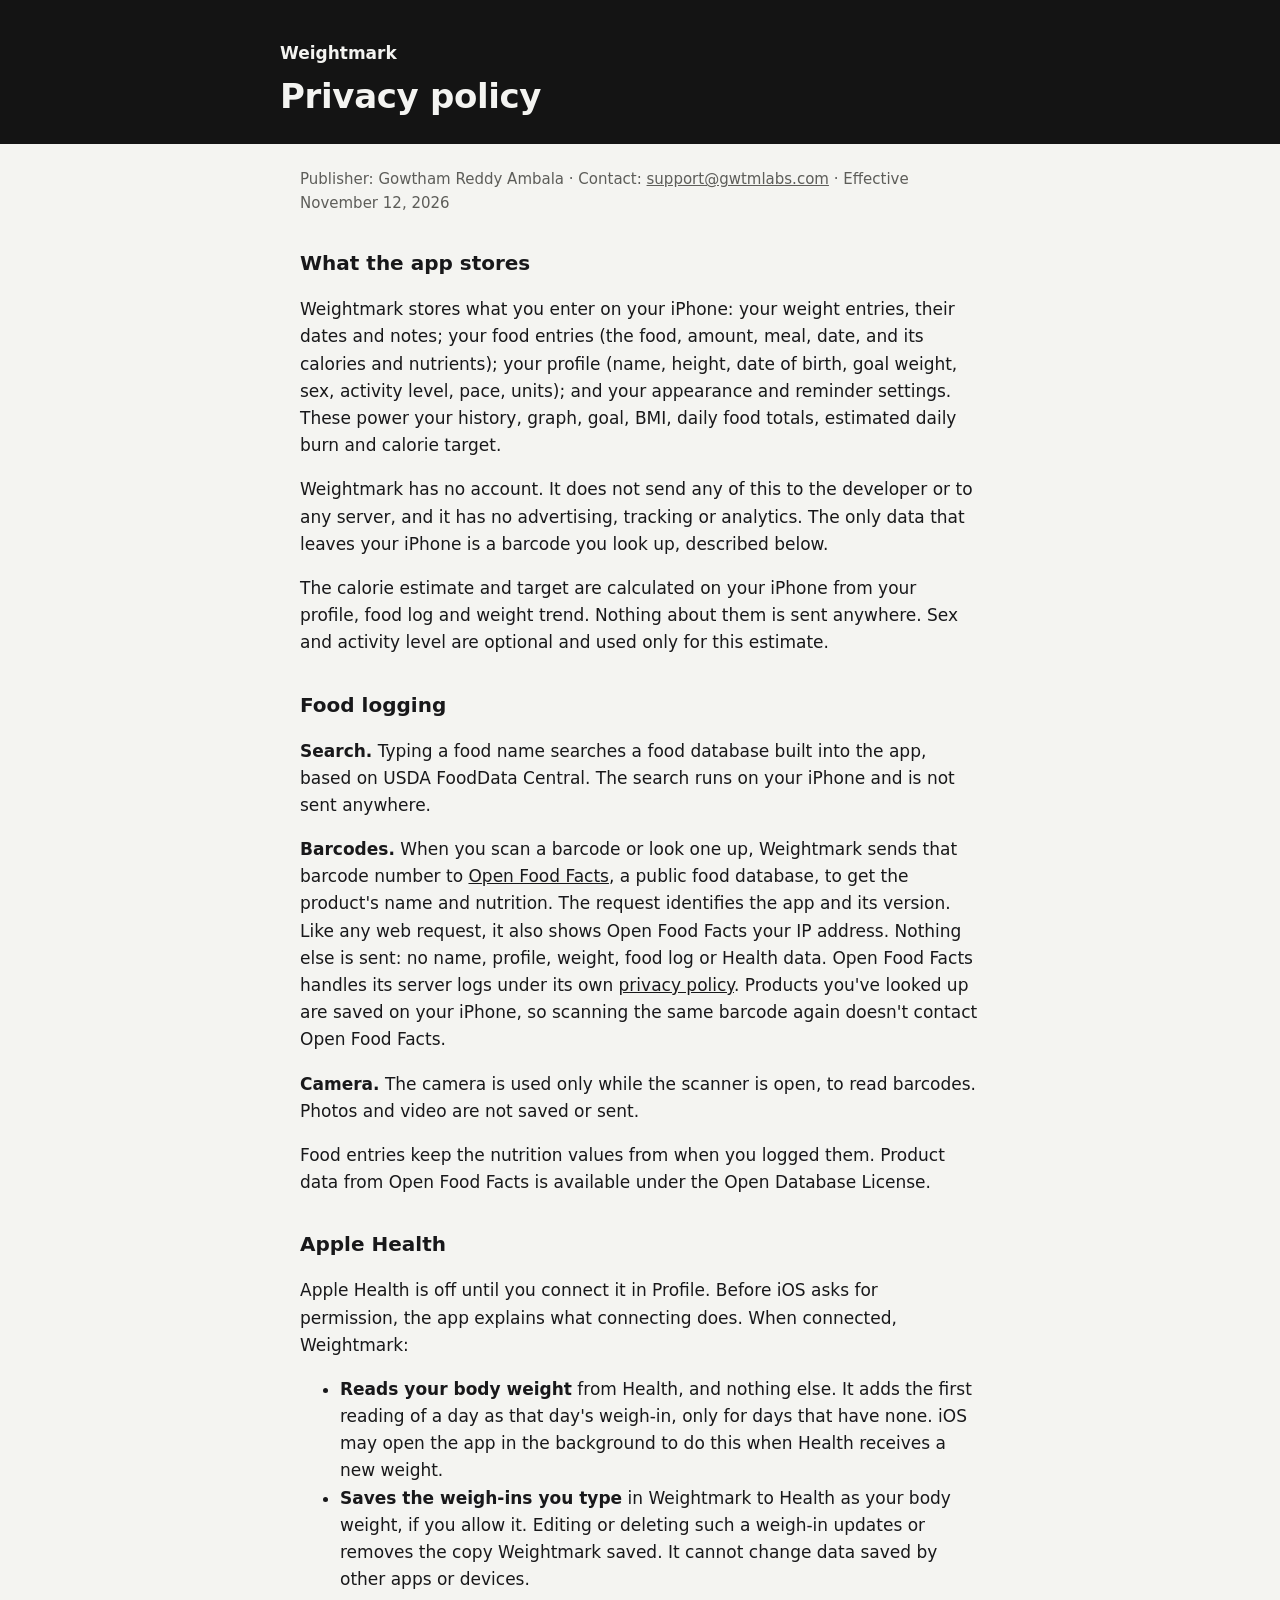
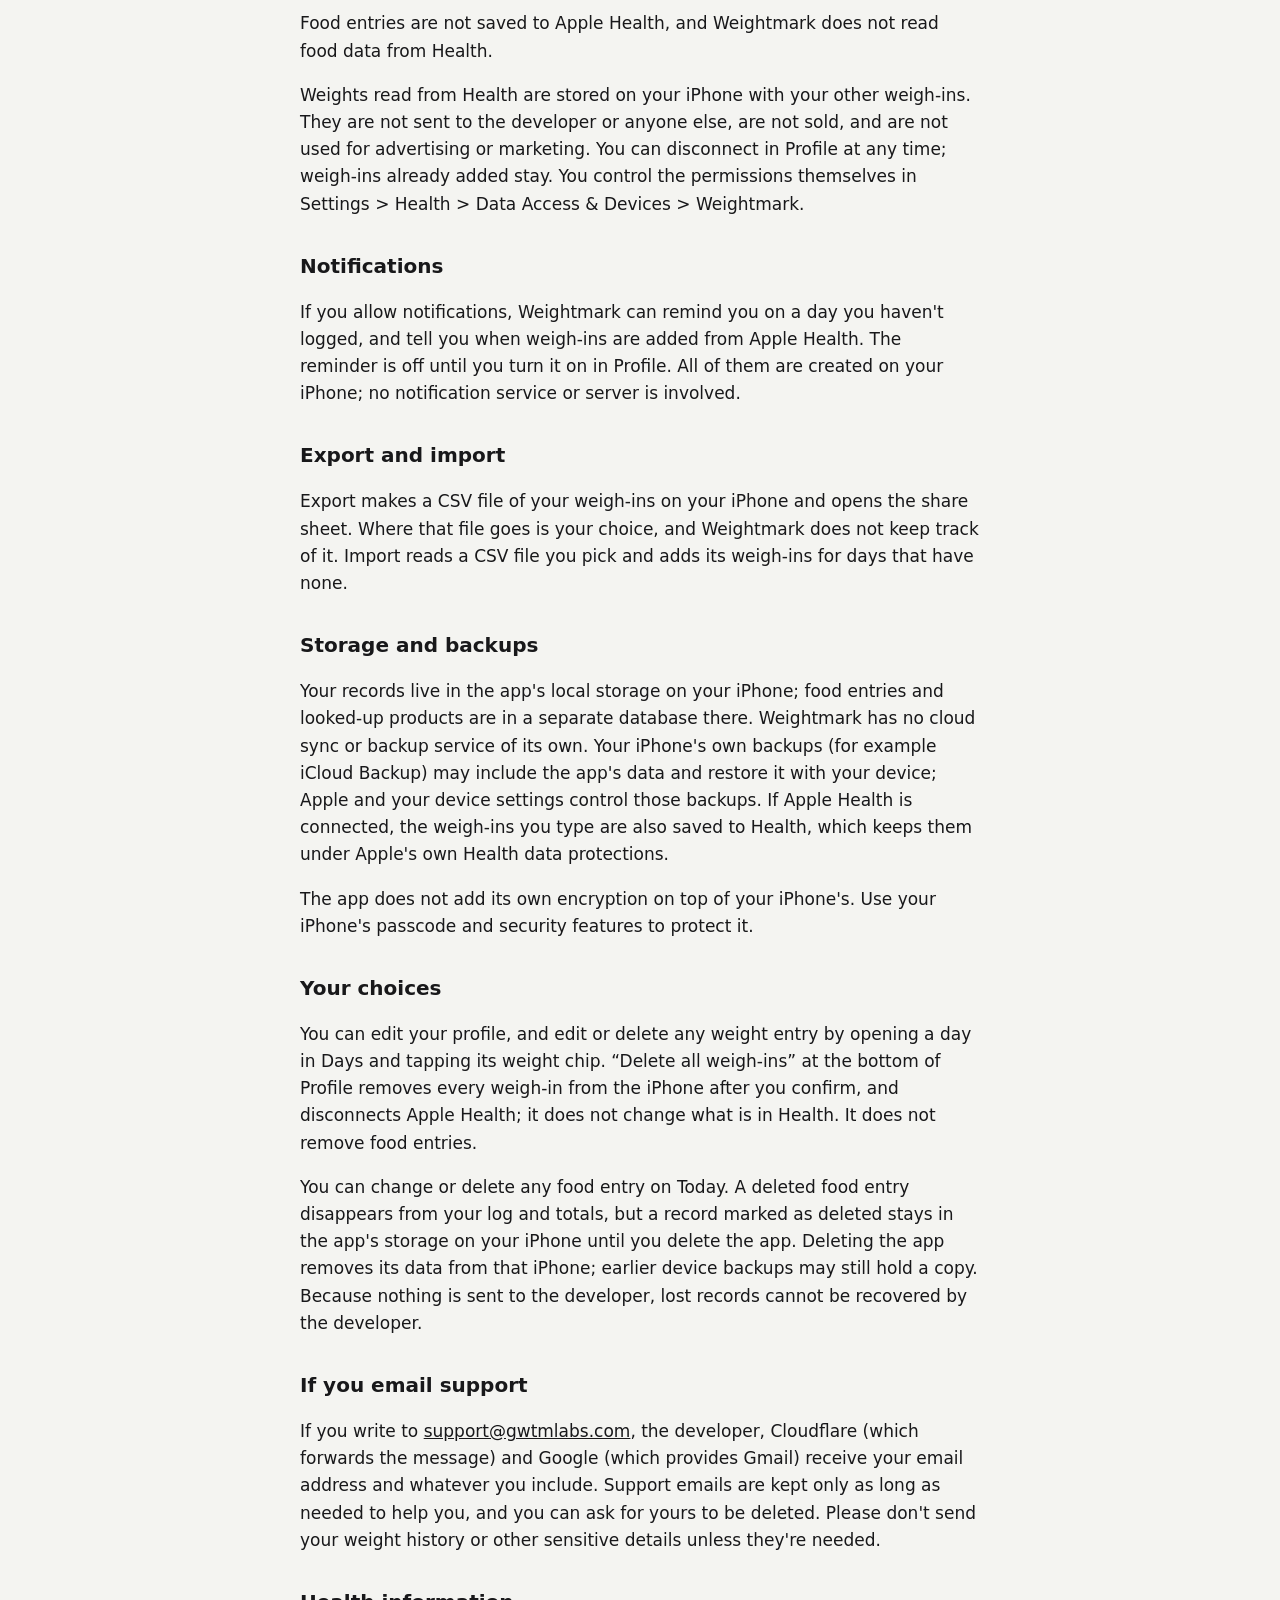
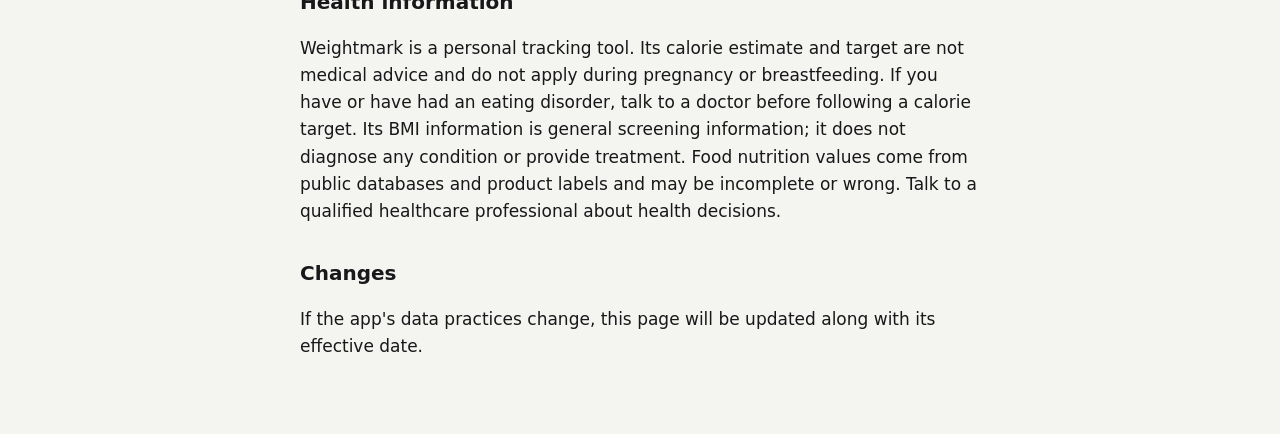
==== commit 1d49ba0a: "Privacy and support: calorie estimate and target, Today, Progress and Days" ====
--- a/privacy/index.html
+++ b/privacy/index.html
@@ -12,8 +12,10 @@
 <p class="muted">Publisher: Gowtham Reddy Ambala · Contact: <a href="mailto:support@gwtmlabs.com">support@gwtmlabs.com</a> · Effective November 12, 2026</p>
 
 <h2>What the app stores</h2>
-<p>Weightmark stores what you enter on your iPhone: your weight entries, their dates and notes; your food entries (the food, amount, meal, date, and its calories and nutrients); your profile (name, height, date of birth, goal weight, units); and your appearance and reminder settings. These power your history, graph, streak, goal, BMI and daily food totals.</p>
+<p>Weightmark stores what you enter on your iPhone: your weight entries, their dates and notes; your food entries (the food, amount, meal, date, and its calories and nutrients); your profile (name, height, date of birth, goal weight, sex, activity level, pace, units); and your appearance and reminder settings. These power your history, graph, goal, BMI, daily food totals, estimated daily burn and calorie target.</p>
 <p>Weightmark has no account. It does not send any of this to the developer or to any server, and it has no advertising, tracking or analytics. The only data that leaves your iPhone is a barcode you look up, described below.</p>
+
+<p>The calorie estimate and target are calculated on your iPhone from your profile, food log and weight trend. Nothing about them is sent anywhere. Sex and activity level are optional and used only for this estimate.</p>
 
 <h2>Food logging</h2>
 <p><strong>Search.</strong> Typing a food name searches a food database built into the app, based on USDA FoodData Central. The search runs on your iPhone and is not sent anywhere.</p>
@@ -41,14 +43,14 @@
 <p>The app does not add its own encryption on top of your iPhone's. Use your iPhone's passcode and security features to protect it.</p>
 
 <h2>Your choices</h2>
-<p>You can edit your profile, and edit or delete any weight entry in History. “Delete all weigh-ins” at the bottom of Profile removes every weigh-in from the iPhone after you confirm, and disconnects Apple Health; it does not change what is in Health. It does not remove food entries.</p>
-<p>You can change or delete any food entry on the Food tab. A deleted food entry disappears from your log and totals, but a record marked as deleted stays in the app's storage on your iPhone until you delete the app. Deleting the app removes its data from that iPhone; earlier device backups may still hold a copy. Because nothing is sent to the developer, lost records cannot be recovered by the developer.</p>
+<p>You can edit your profile, and edit or delete any weight entry by opening a day in Days and tapping its weight chip. “Delete all weigh-ins” at the bottom of Profile removes every weigh-in from the iPhone after you confirm, and disconnects Apple Health; it does not change what is in Health. It does not remove food entries.</p>
+<p>You can change or delete any food entry on Today. A deleted food entry disappears from your log and totals, but a record marked as deleted stays in the app's storage on your iPhone until you delete the app. Deleting the app removes its data from that iPhone; earlier device backups may still hold a copy. Because nothing is sent to the developer, lost records cannot be recovered by the developer.</p>
 
 <h2>If you email support</h2>
 <p>If you write to <a href="mailto:support@gwtmlabs.com">support@gwtmlabs.com</a>, the developer, Cloudflare (which forwards the message) and Google (which provides Gmail) receive your email address and whatever you include. Support emails are kept only as long as needed to help you, and you can ask for yours to be deleted. Please don't send your weight history or other sensitive details unless they're needed.</p>
 
 <h2>Health information</h2>
-<p>Weightmark is a personal tracking tool. Its BMI information is general screening information; it does not diagnose any condition or provide treatment. Food nutrition values come from public databases and product labels and may be incomplete or wrong. Talk to a qualified healthcare professional about health decisions.</p>
+<p>Weightmark is a personal tracking tool. Its calorie estimate and target are not medical advice and do not apply during pregnancy or breastfeeding. If you have or have had an eating disorder, talk to a doctor before following a calorie target. Its BMI information is general screening information; it does not diagnose any condition or provide treatment. Food nutrition values come from public databases and product labels and may be incomplete or wrong. Talk to a qualified healthcare professional about health decisions.</p>
 
 <h2>Changes</h2>
 <p>If the app's data practices change, this page will be updated along with its effective date.</p>
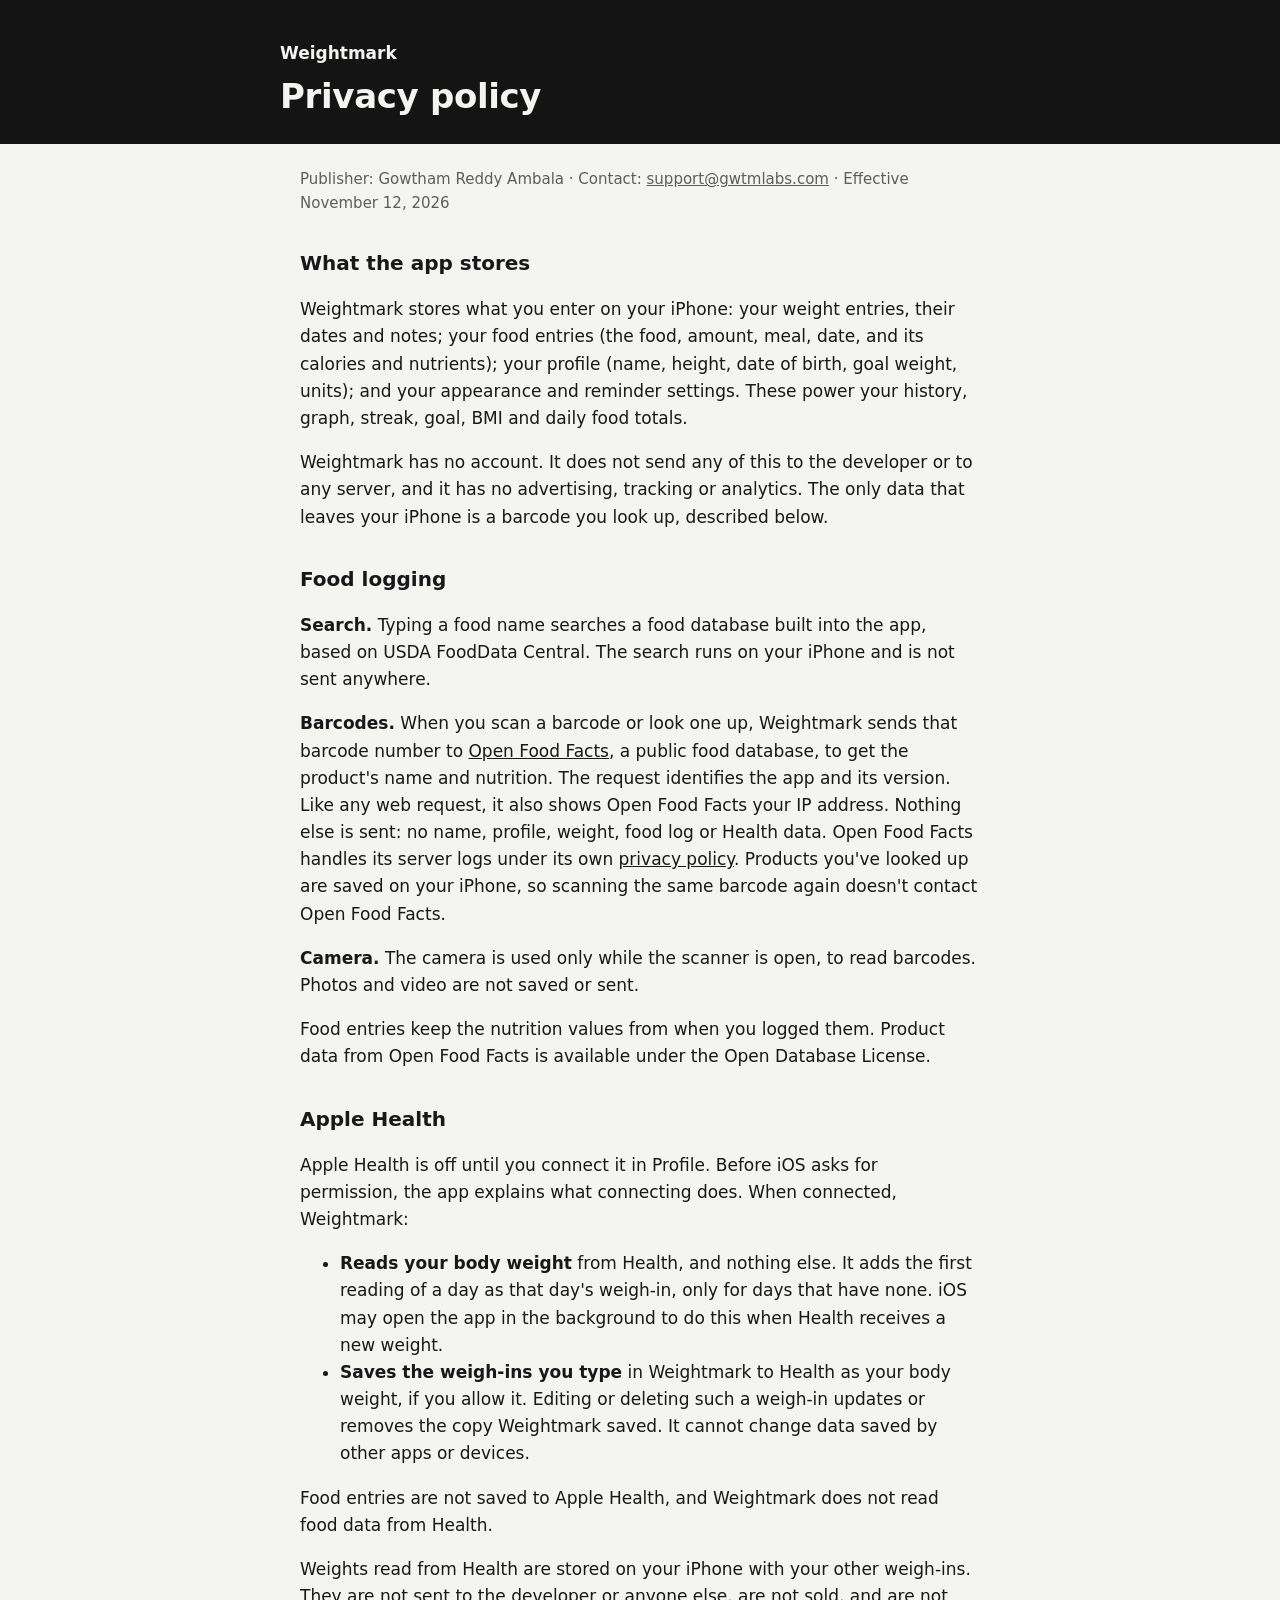
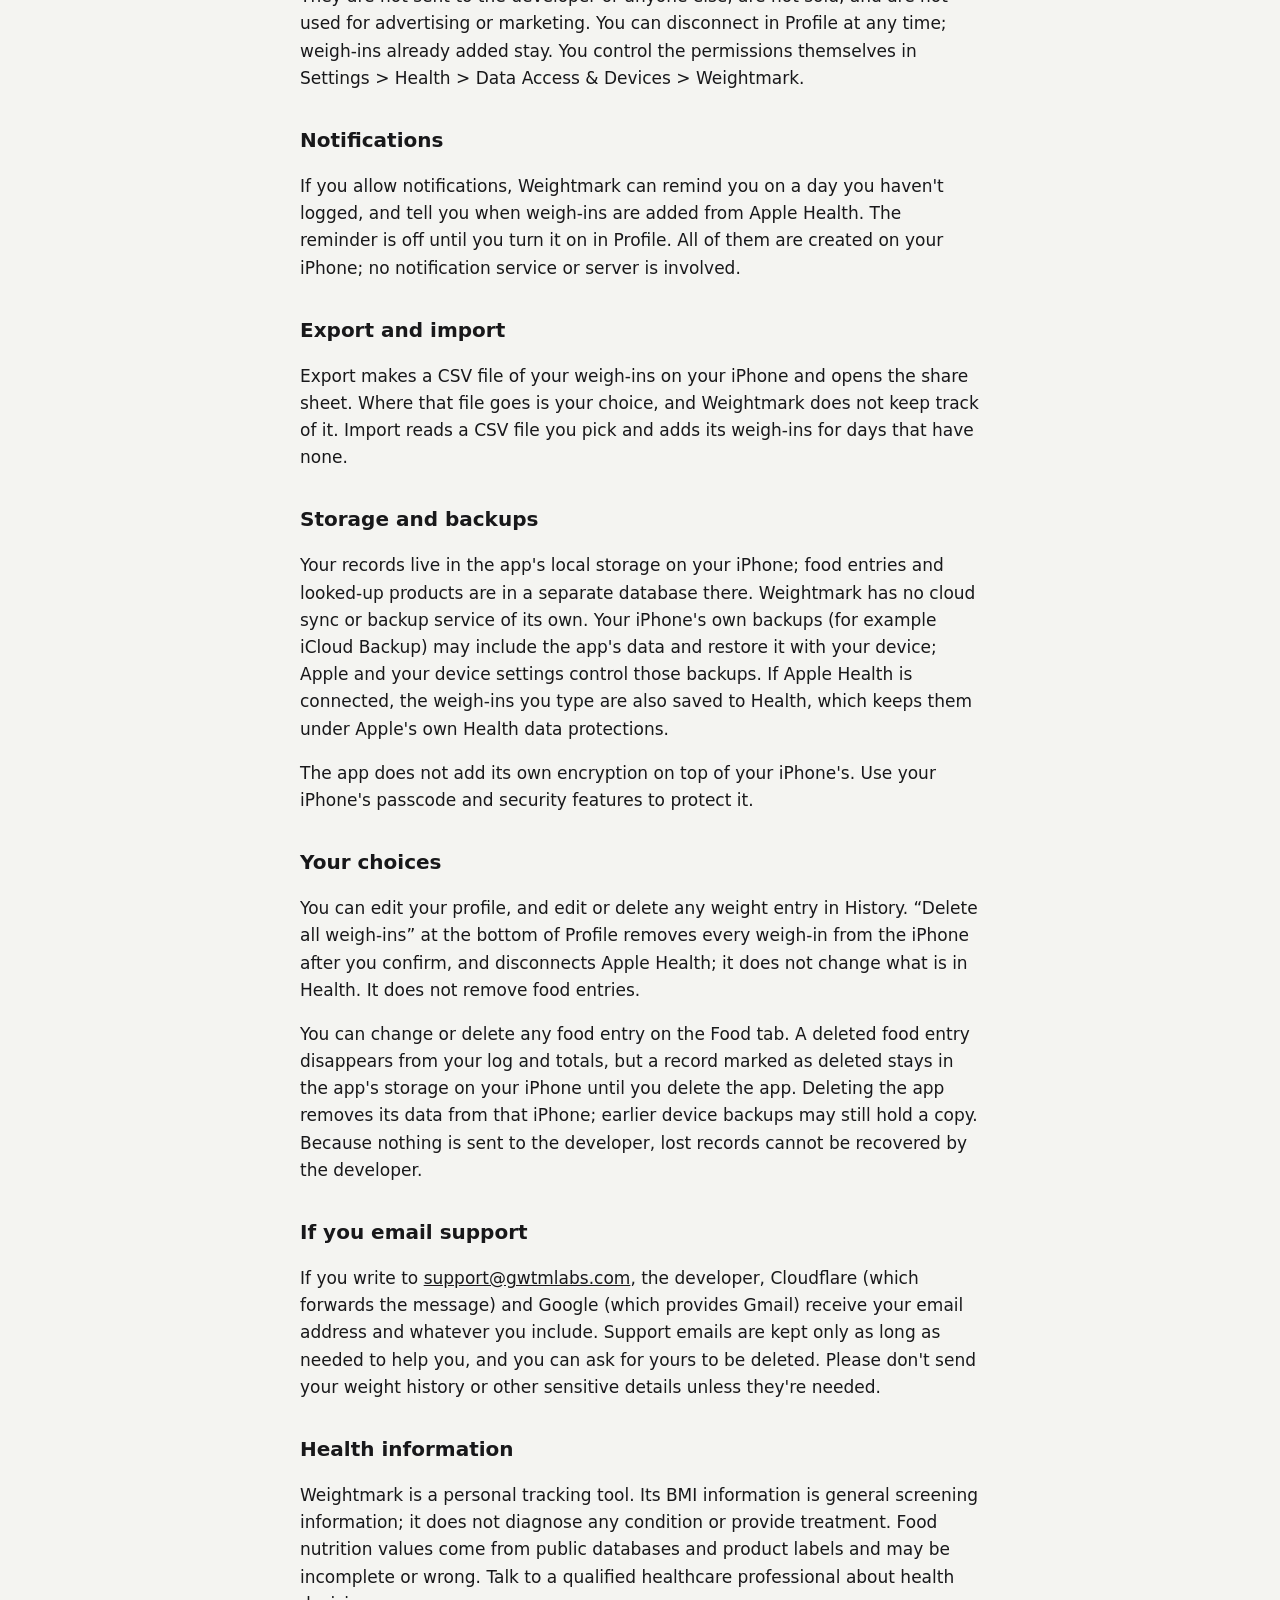
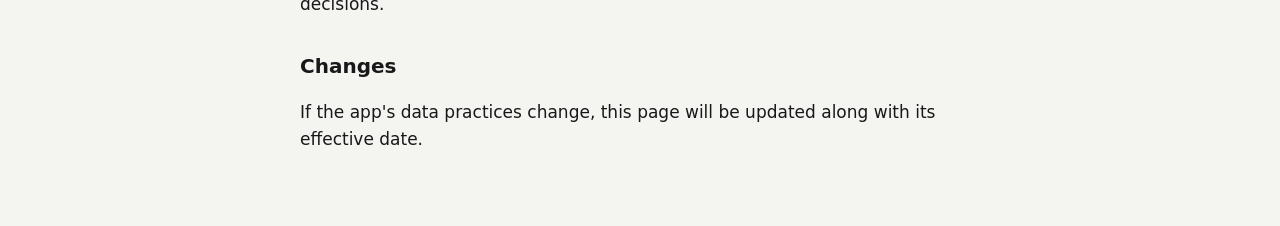
==== commit fe466469: "Revert "Privacy and support: calorie estimate and target, Today, Progress and Days" This reverts com" ====
--- a/privacy/index.html
+++ b/privacy/index.html
@@ -12,10 +12,8 @@
 <p class="muted">Publisher: Gowtham Reddy Ambala · Contact: <a href="mailto:support@gwtmlabs.com">support@gwtmlabs.com</a> · Effective November 12, 2026</p>
 
 <h2>What the app stores</h2>
-<p>Weightmark stores what you enter on your iPhone: your weight entries, their dates and notes; your food entries (the food, amount, meal, date, and its calories and nutrients); your profile (name, height, date of birth, goal weight, sex, activity level, pace, units); and your appearance and reminder settings. These power your history, graph, goal, BMI, daily food totals, estimated daily burn and calorie target.</p>
+<p>Weightmark stores what you enter on your iPhone: your weight entries, their dates and notes; your food entries (the food, amount, meal, date, and its calories and nutrients); your profile (name, height, date of birth, goal weight, units); and your appearance and reminder settings. These power your history, graph, streak, goal, BMI and daily food totals.</p>
 <p>Weightmark has no account. It does not send any of this to the developer or to any server, and it has no advertising, tracking or analytics. The only data that leaves your iPhone is a barcode you look up, described below.</p>
-
-<p>The calorie estimate and target are calculated on your iPhone from your profile, food log and weight trend. Nothing about them is sent anywhere. Sex and activity level are optional and used only for this estimate.</p>
 
 <h2>Food logging</h2>
 <p><strong>Search.</strong> Typing a food name searches a food database built into the app, based on USDA FoodData Central. The search runs on your iPhone and is not sent anywhere.</p>
@@ -43,14 +41,14 @@
 <p>The app does not add its own encryption on top of your iPhone's. Use your iPhone's passcode and security features to protect it.</p>
 
 <h2>Your choices</h2>
-<p>You can edit your profile, and edit or delete any weight entry by opening a day in Days and tapping its weight chip. “Delete all weigh-ins” at the bottom of Profile removes every weigh-in from the iPhone after you confirm, and disconnects Apple Health; it does not change what is in Health. It does not remove food entries.</p>
-<p>You can change or delete any food entry on Today. A deleted food entry disappears from your log and totals, but a record marked as deleted stays in the app's storage on your iPhone until you delete the app. Deleting the app removes its data from that iPhone; earlier device backups may still hold a copy. Because nothing is sent to the developer, lost records cannot be recovered by the developer.</p>
+<p>You can edit your profile, and edit or delete any weight entry in History. “Delete all weigh-ins” at the bottom of Profile removes every weigh-in from the iPhone after you confirm, and disconnects Apple Health; it does not change what is in Health. It does not remove food entries.</p>
+<p>You can change or delete any food entry on the Food tab. A deleted food entry disappears from your log and totals, but a record marked as deleted stays in the app's storage on your iPhone until you delete the app. Deleting the app removes its data from that iPhone; earlier device backups may still hold a copy. Because nothing is sent to the developer, lost records cannot be recovered by the developer.</p>
 
 <h2>If you email support</h2>
 <p>If you write to <a href="mailto:support@gwtmlabs.com">support@gwtmlabs.com</a>, the developer, Cloudflare (which forwards the message) and Google (which provides Gmail) receive your email address and whatever you include. Support emails are kept only as long as needed to help you, and you can ask for yours to be deleted. Please don't send your weight history or other sensitive details unless they're needed.</p>
 
 <h2>Health information</h2>
-<p>Weightmark is a personal tracking tool. Its calorie estimate and target are not medical advice and do not apply during pregnancy or breastfeeding. If you have or have had an eating disorder, talk to a doctor before following a calorie target. Its BMI information is general screening information; it does not diagnose any condition or provide treatment. Food nutrition values come from public databases and product labels and may be incomplete or wrong. Talk to a qualified healthcare professional about health decisions.</p>
+<p>Weightmark is a personal tracking tool. Its BMI information is general screening information; it does not diagnose any condition or provide treatment. Food nutrition values come from public databases and product labels and may be incomplete or wrong. Talk to a qualified healthcare professional about health decisions.</p>
 
 <h2>Changes</h2>
 <p>If the app's data practices change, this page will be updated along with its effective date.</p>
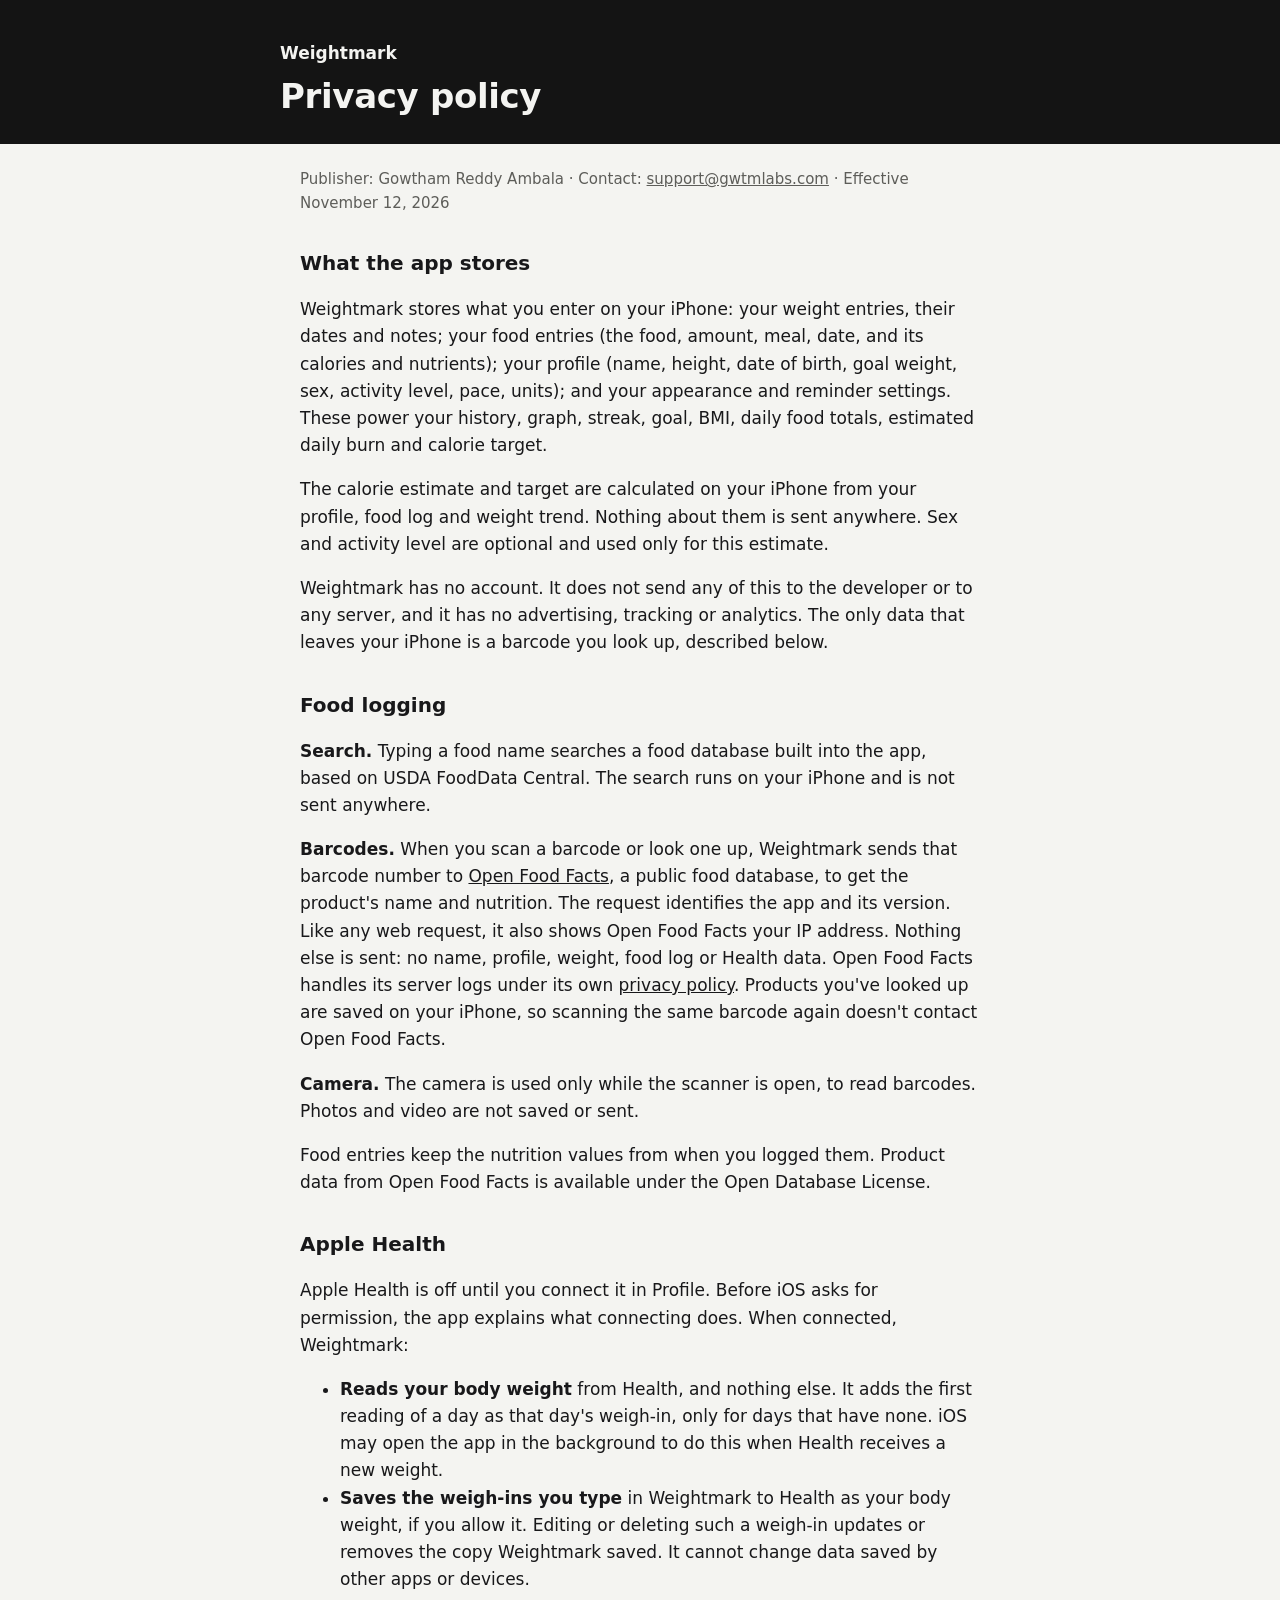
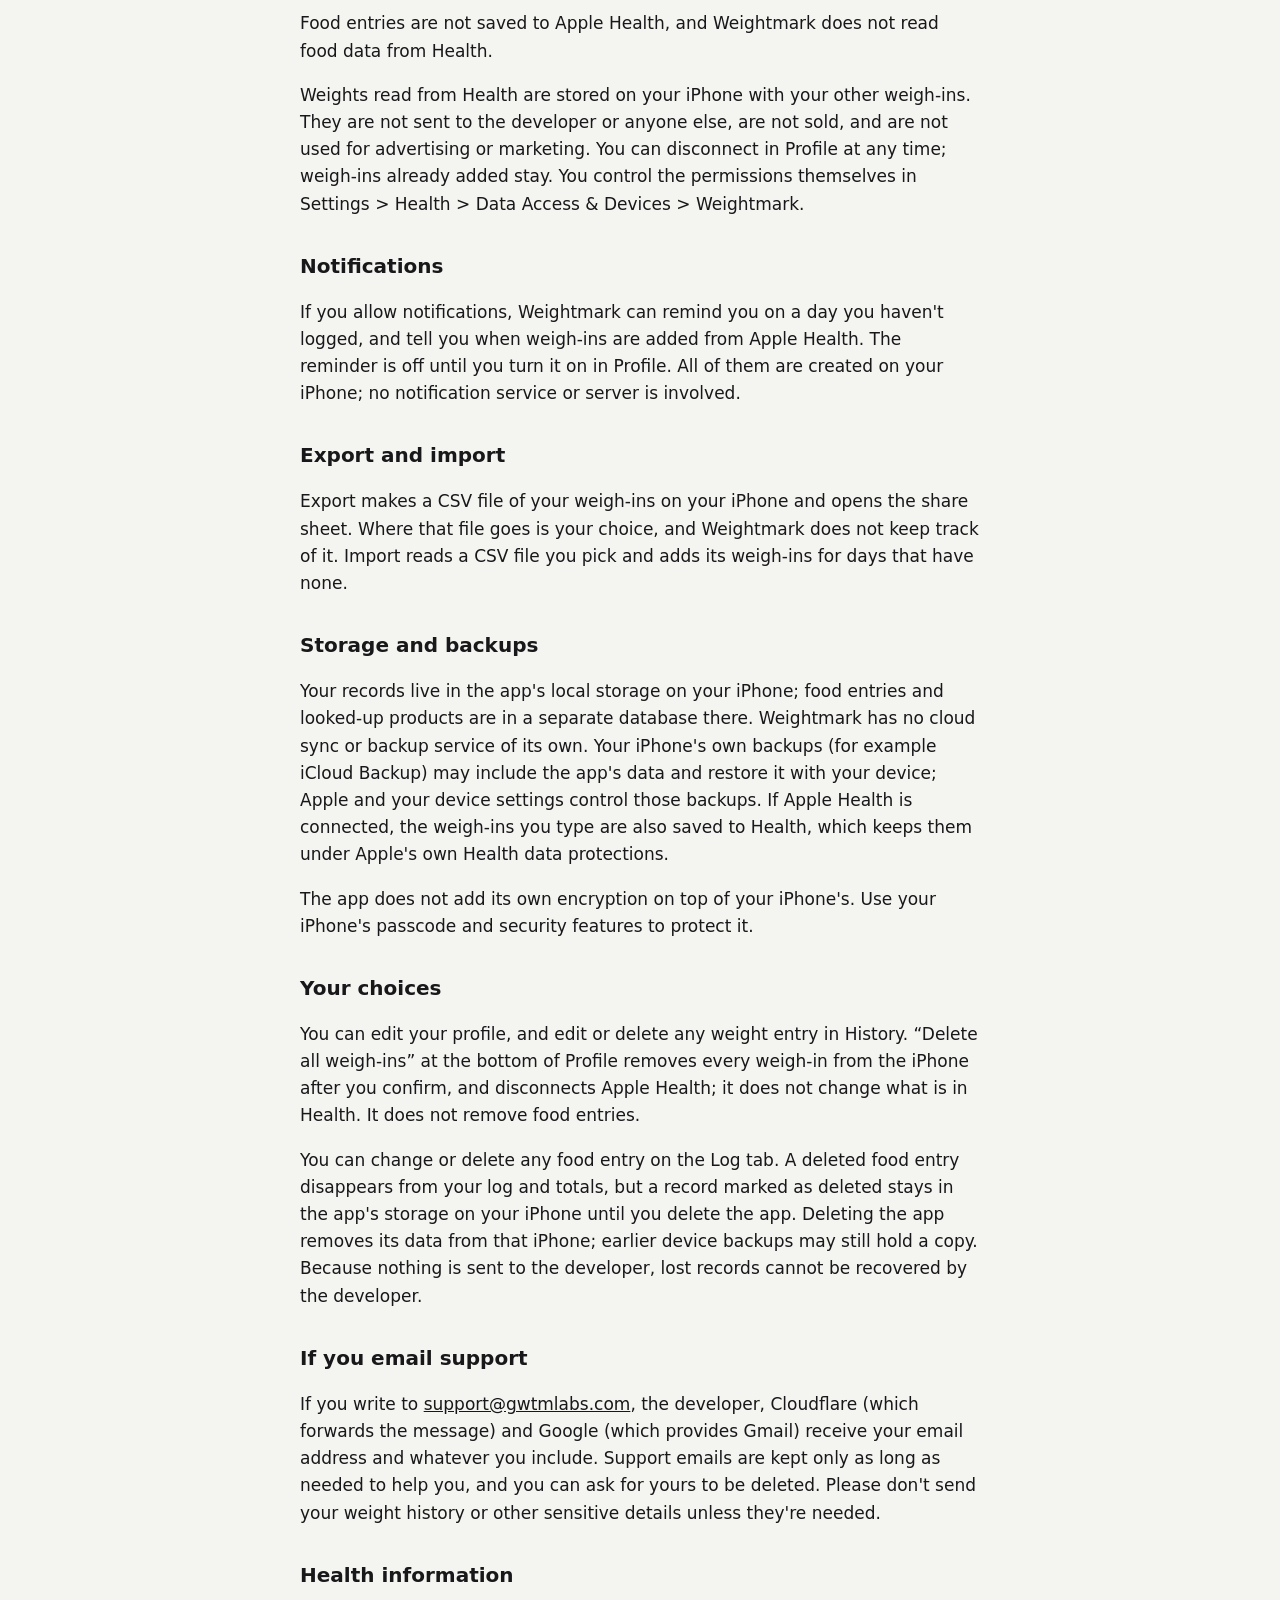
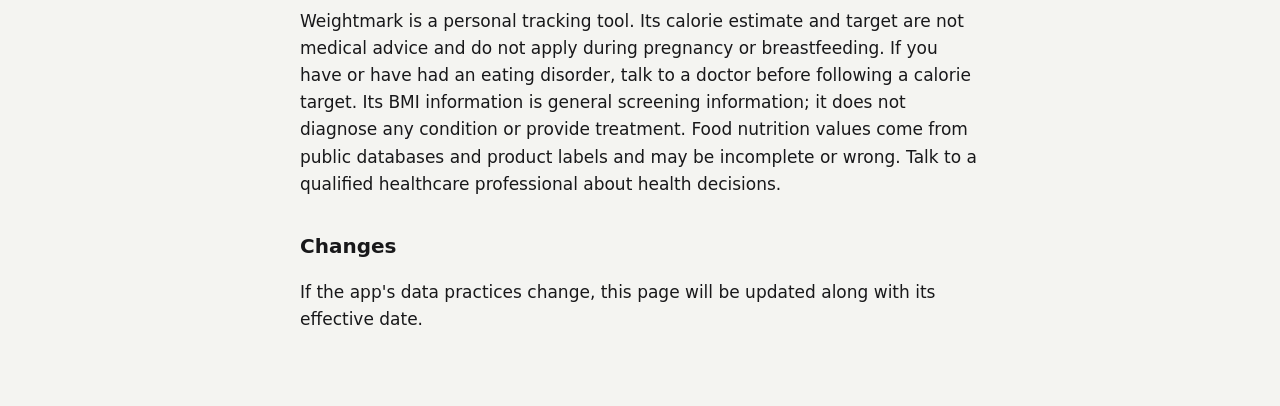
==== commit 37286ab6: "Privacy and support: calorie estimate and target, food and weight on Log" ====
--- a/privacy/index.html
+++ b/privacy/index.html
@@ -12,7 +12,8 @@
 <p class="muted">Publisher: Gowtham Reddy Ambala · Contact: <a href="mailto:support@gwtmlabs.com">support@gwtmlabs.com</a> · Effective November 12, 2026</p>
 
 <h2>What the app stores</h2>
-<p>Weightmark stores what you enter on your iPhone: your weight entries, their dates and notes; your food entries (the food, amount, meal, date, and its calories and nutrients); your profile (name, height, date of birth, goal weight, units); and your appearance and reminder settings. These power your history, graph, streak, goal, BMI and daily food totals.</p>
+<p>Weightmark stores what you enter on your iPhone: your weight entries, their dates and notes; your food entries (the food, amount, meal, date, and its calories and nutrients); your profile (name, height, date of birth, goal weight, sex, activity level, pace, units); and your appearance and reminder settings. These power your history, graph, streak, goal, BMI, daily food totals, estimated daily burn and calorie target.</p>
+<p>The calorie estimate and target are calculated on your iPhone from your profile, food log and weight trend. Nothing about them is sent anywhere. Sex and activity level are optional and used only for this estimate.</p>
 <p>Weightmark has no account. It does not send any of this to the developer or to any server, and it has no advertising, tracking or analytics. The only data that leaves your iPhone is a barcode you look up, described below.</p>
 
 <h2>Food logging</h2>
@@ -42,13 +43,13 @@
 
 <h2>Your choices</h2>
 <p>You can edit your profile, and edit or delete any weight entry in History. “Delete all weigh-ins” at the bottom of Profile removes every weigh-in from the iPhone after you confirm, and disconnects Apple Health; it does not change what is in Health. It does not remove food entries.</p>
-<p>You can change or delete any food entry on the Food tab. A deleted food entry disappears from your log and totals, but a record marked as deleted stays in the app's storage on your iPhone until you delete the app. Deleting the app removes its data from that iPhone; earlier device backups may still hold a copy. Because nothing is sent to the developer, lost records cannot be recovered by the developer.</p>
+<p>You can change or delete any food entry on the Log tab. A deleted food entry disappears from your log and totals, but a record marked as deleted stays in the app's storage on your iPhone until you delete the app. Deleting the app removes its data from that iPhone; earlier device backups may still hold a copy. Because nothing is sent to the developer, lost records cannot be recovered by the developer.</p>
 
 <h2>If you email support</h2>
 <p>If you write to <a href="mailto:support@gwtmlabs.com">support@gwtmlabs.com</a>, the developer, Cloudflare (which forwards the message) and Google (which provides Gmail) receive your email address and whatever you include. Support emails are kept only as long as needed to help you, and you can ask for yours to be deleted. Please don't send your weight history or other sensitive details unless they're needed.</p>
 
 <h2>Health information</h2>
-<p>Weightmark is a personal tracking tool. Its BMI information is general screening information; it does not diagnose any condition or provide treatment. Food nutrition values come from public databases and product labels and may be incomplete or wrong. Talk to a qualified healthcare professional about health decisions.</p>
+<p>Weightmark is a personal tracking tool. Its calorie estimate and target are not medical advice and do not apply during pregnancy or breastfeeding. If you have or have had an eating disorder, talk to a doctor before following a calorie target. Its BMI information is general screening information; it does not diagnose any condition or provide treatment. Food nutrition values come from public databases and product labels and may be incomplete or wrong. Talk to a qualified healthcare professional about health decisions.</p>
 
 <h2>Changes</h2>
 <p>If the app's data practices change, this page will be updated along with its effective date.</p>
